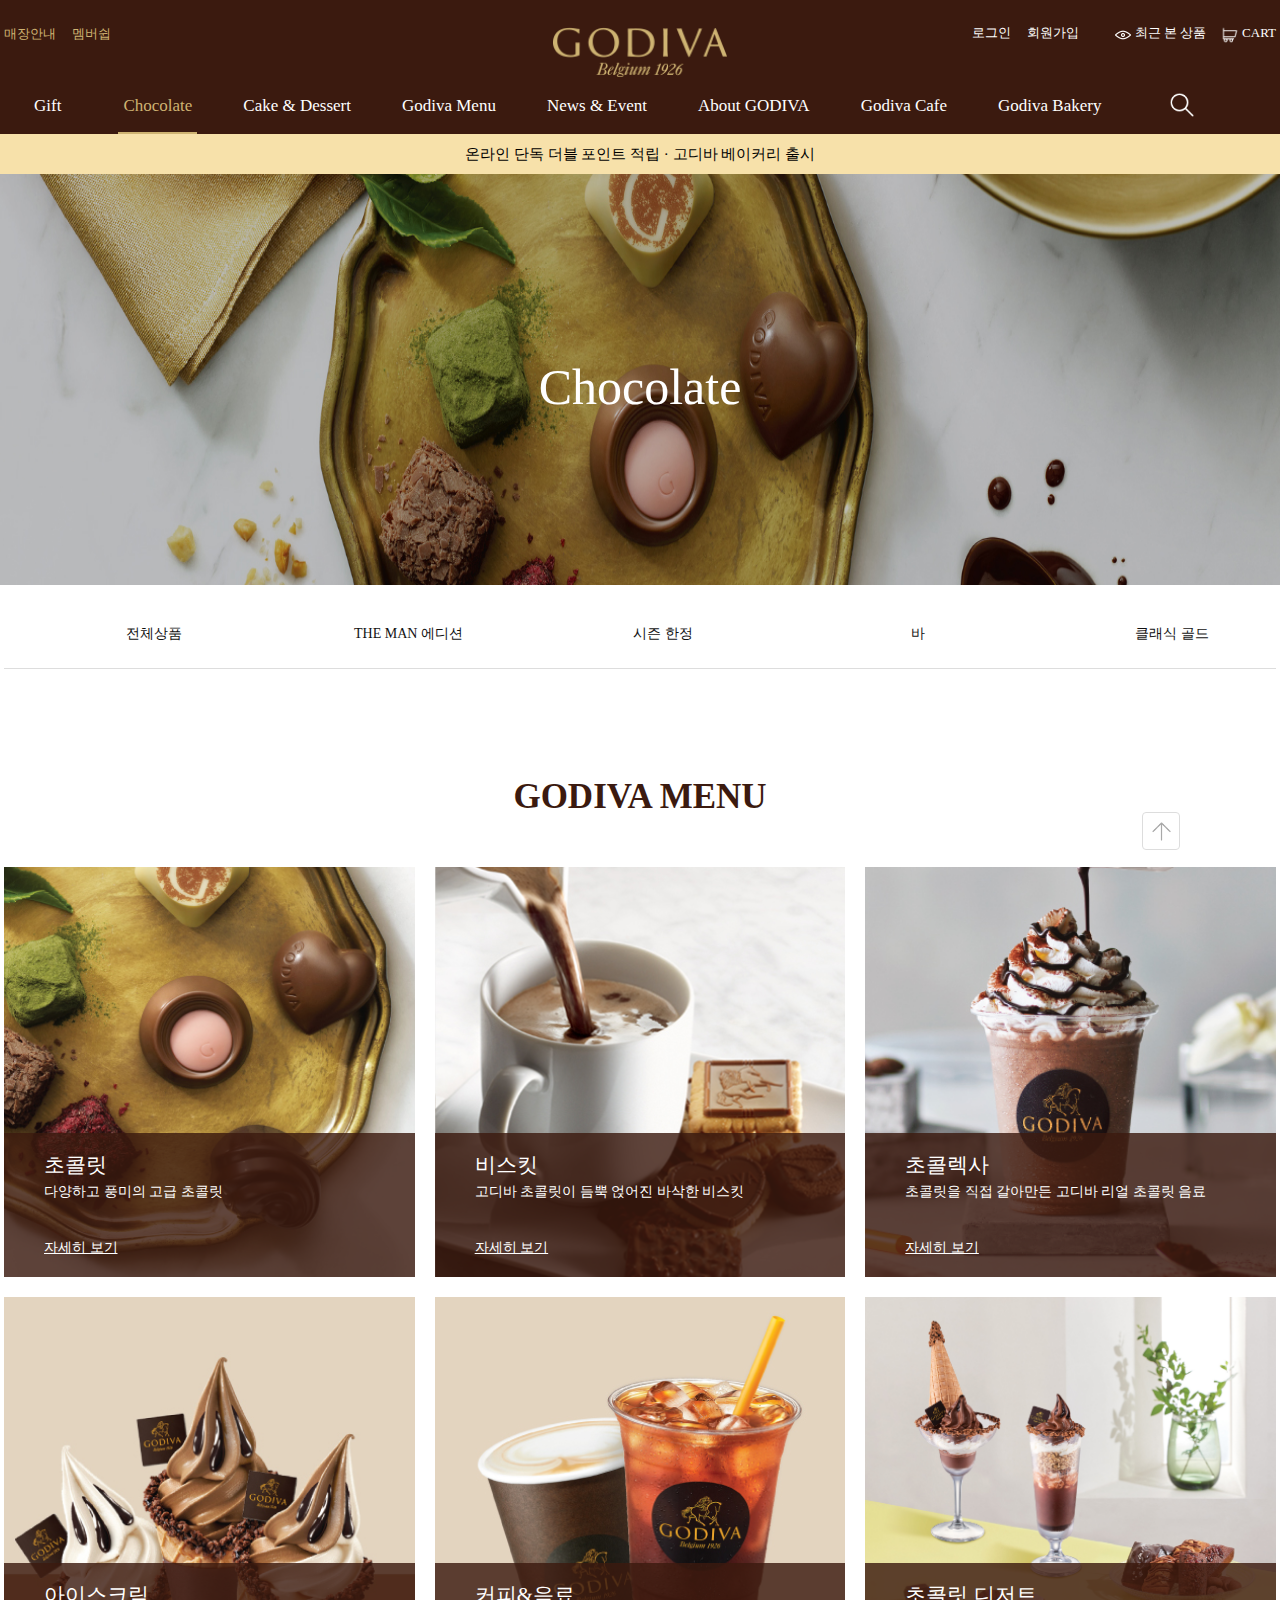
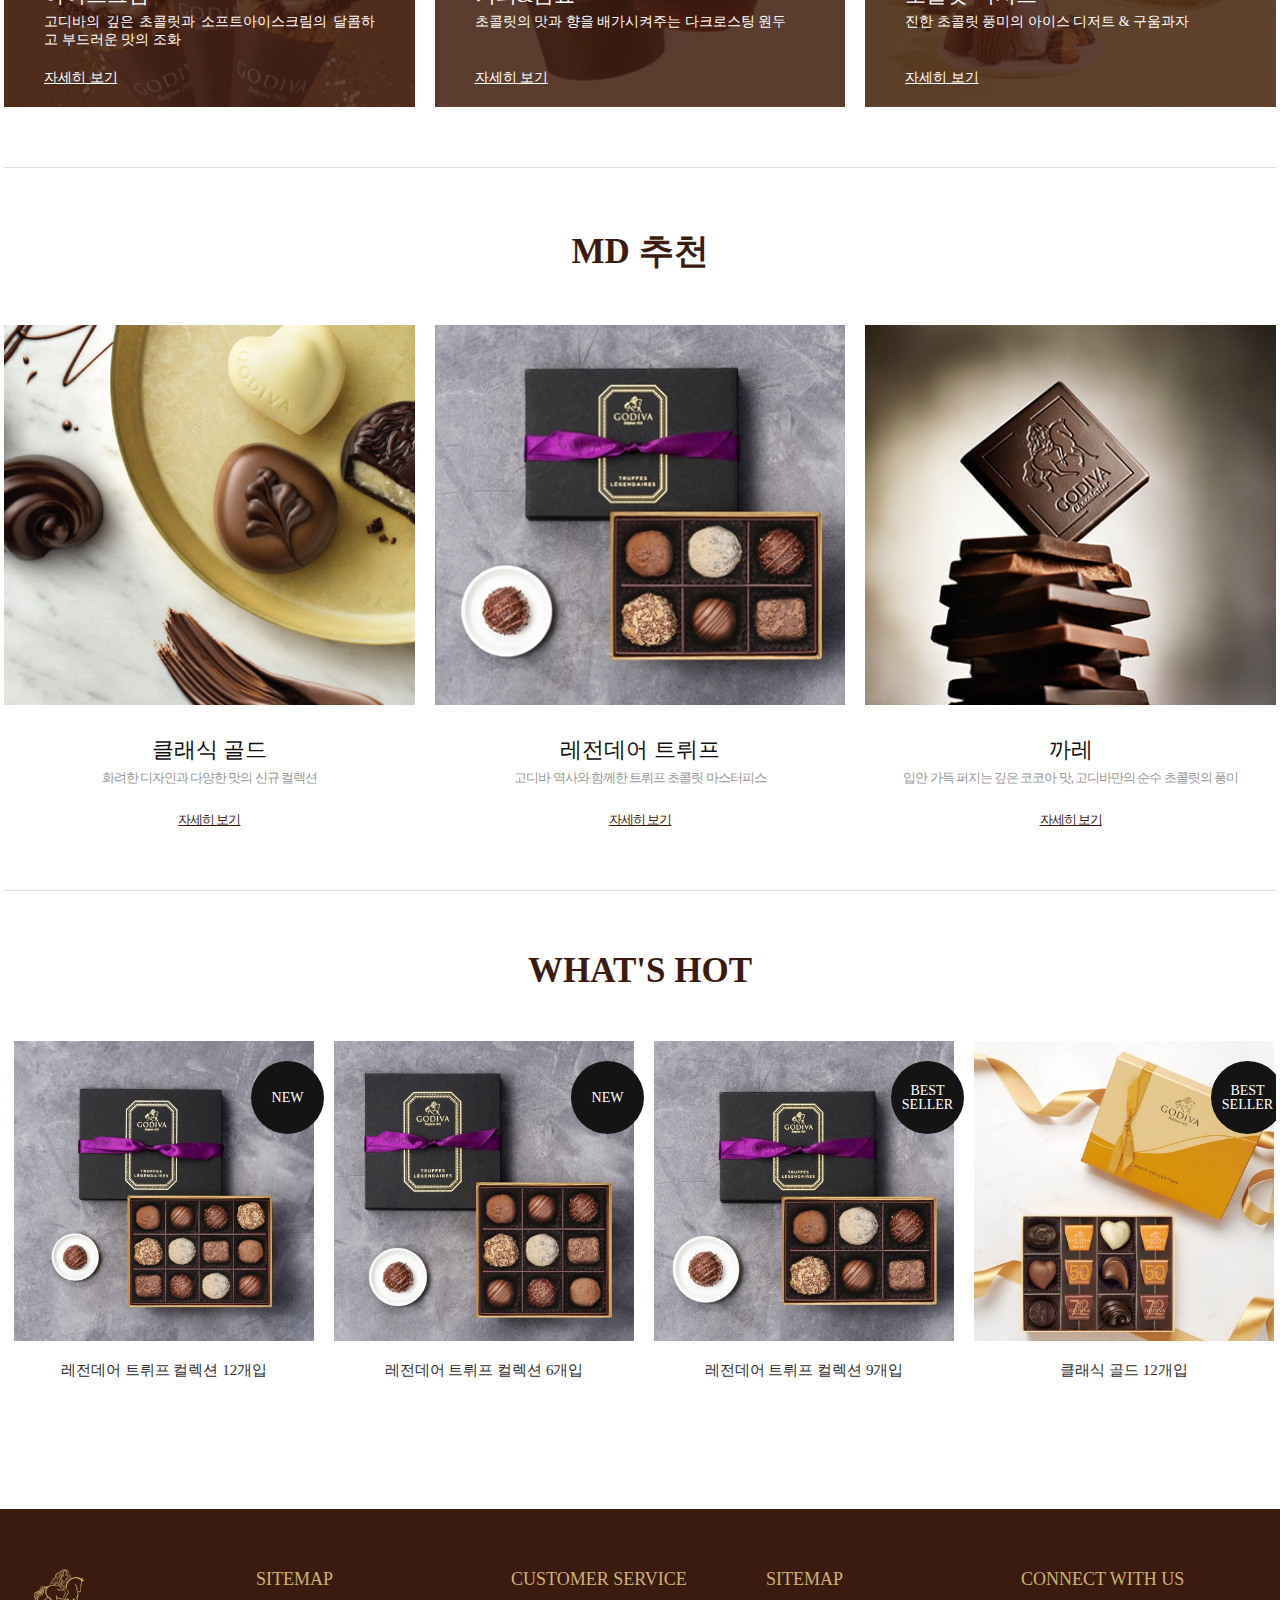
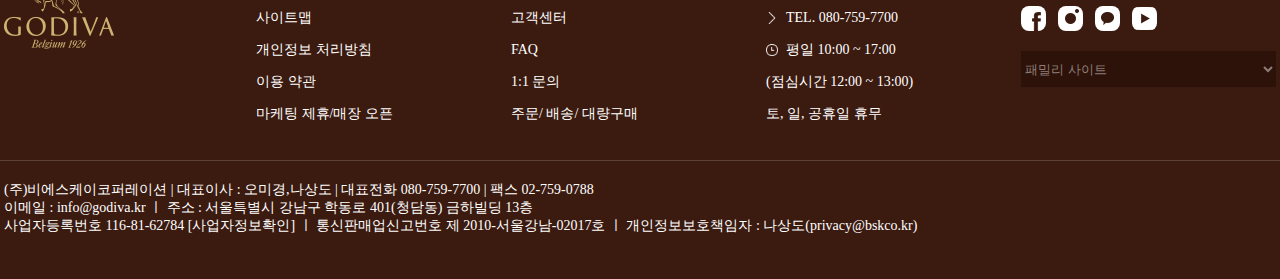
==== sub.html @ d347774d "파일 업로드" ====
<!DOCTYPE html>
<html lang="ko">
  <head>
    <meta charset="UTF-8" />
    <meta name="viewport" content="width=device-width, initial-scale=1.0" />
    <title>Chocolate|고디바</title>
    <link rel="stylesheet" href="reset.css" />
    <link rel="stylesheet" href="sub.css" />
    <style>
      /* chocolate 메뉴 스타일 선택 고정 */
      header nav > ul > li:nth-child(2) > a {
        border-bottom: 2px solid #ceb372;
        padding-top: 2px;
        color: #ceb372;
      }
    </style>
  </head>
  <body>
    <div id="top_btn">
      <a href="#"></a>
    </div>
    <header>
      <div id="header_top" class="container">
        <ul id="header_top_left">
          <li><a href="#">매장안내</a></li>
          <li><a href="#">멤버쉽</a></li>
        </ul>
        <h1 class="logo"><a href="index.html">고디바 GODIVA</a></h1>
        <div id="header_top_right">
          <ul id="login_menu">
            <li><a href="#">로그인</a></li>
            <li><a href="#">회원가입</a></li>
          </ul>
          <ul id="cart_menu">
            <li><a href="#">최근 본 상품</a></li>
            <li><a href="#">CART</a></li>
          </ul>
        </div>
      </div>
      <nav class="container">
        <ul>
          <li>
            <a href="sub.html">Gift</a>
            <div class="sub_menu">
              <ul>
                <li><a href="sub.html">베스트 셀러</a></li>
                <li><a href="sub.html">1~2만원 대 선물</a></li>
                <li><a href="sub.html">3~4만원 대 선물</a></li>
                <li><a href="sub.html">5만원 이상</a></li>
              </ul>
            </div>
          </li>
          <li>
            <a href="sub.html">Chocolate</a>
            <div class="sub_menu">
              <ul>
                <li><a href="sub.html">전체 상품</a></li>
                <li><a href="sub.html">시즌 한정</a></li>
                <li><a href="sub.html">바</a></li>
                <li><a href="sub.html">클래식 골드</a></li>
                <li><a href="sub.html">레전데어 트뤼프</a></li>
                <li><a href="sub.html">펄</a></li>
                <li><a href="sub.html">골드 디스커버리</a></li>
                <li><a href="sub.html">까레 어쏘트먼트</a></li>
                <li><a href="sub.html">프레첼</a></li>
                <li><a href="sub.html">하트 오브 골드</a></li>
                <li><a href="sub.html">지큐브</a></li>
                <li><a href="sub.html">비스킷</a></li>
                <li><a href="sub.html">그랑 플라스</a></li>
              </ul>
            </div>
          </li>
          <li>
            <a href="sub.html">Cake & Dessert</a>
            <div class="sub_menu">
              <ul>
                <li><a href="sub.html">케이크</a></li>
                <li><a href="sub.html">브라우니 & 마카롱</a></li>
                <li><a href="sub.html">그라운드 커피</a></li>
              </ul>
            </div>
          </li>
          <li>
            <a href="sub.html">Godiva Menu</a>
            <div class="sub_menu">
              <ul>
                <li><a href="sub.html">초콜렉사</a></li>
                <li><a href="sub.html">소프트 아이스크림</a></li>
                <li><a href="sub.html">커피 & 음료</a></li>
                <li><a href="sub.html">디저트</a></li>
              </ul>
            </div>
          </li>
          <li>
            <a href="sub.html">News & Event</a>
            <div class="sub_menu">
              <ul>
                <li><a href="sub.html">공지사항</a></li>
                <li><a href="sub.html">미디어</a></li>
                <li><a href="sub.html">이벤트</a></li>
              </ul>
            </div>
          </li>
          <li>
            <a href="sub.html">About GODIVA</a>
            <div class="sub_menu">
              <ul>
                <li><a href="sub.html">GODIVA 역사</a></li>
                <li><a href="sub.html">GODIVA 기원</a></li>
                <li><a href="sub.html">GODIVA 초콜릿</a></li>
                <li><a href="sub.html">GODIVA 쉐프</a></li>
                <li><a href="sub.html">GODIVA 책임</a></li>
                <li><a href="sub.html">GODIVA 매장</a></li>
                <li><a href="sub.html">멤버쉽 소개</a></li>
              </ul>
            </div>
          </li>
          <li>
            <a href="sub.html">Godiva Cafe</a>
            <div class="sub_menu" id="sub_menu_cafe">
              <ul>
                <li><a href="sub.html">고디바 카페 스토리</a></li>
                <li><a href="sub.html">카페</a></li>
                <li><a href="sub.html">디저트 코스바</a></li>
                <li>
                  <a href="sub.html">
                    <img
                      src="image/sub_menu.jpg"
                      alt="박준우의 초콜릿 익스피리언스 코스"
                    />
                  </a>
                </li>
              </ul>
            </div>
          </li>
          <li>
            <a href="sub.html">Godiva Bakery</a>
            <div class="sub_menu">
              <ul>
                <li><a href="sub.html">GODIVA BAKERY</a></li>
                <li><a href="sub.html">베이커리</a></li>
                <li><a href="sub.html">소프트 아이스크림 빵</a></li>
                <li><a href="sub.html">딥트 프루츠 & 음료</a></li>
              </ul>
            </div>
          </li>
          <li id="search_menu"><a href="sub.html"></a></li>
        </ul>
      </nav>
      <div id="header_bottom">
        <p>
          <a href="#">온라인 단독 더블 포인트 적립</a> ·
          <a href="#">고디바 베이커리 출시</a>
        </p>
      </div>
    </header>
    <main>
      <h2 class="sub_banner">Chocolate</h2>
      <div class="sub_inner_menu container">
        <ul>
          <li><a href="#">전체상품</a></li>
          <li><a href="#">THE MAN 에디션</a></li>
          <li><a href="#">시즌 한정</a></li>
          <li><a href="#">바</a></li>
          <li><a href="#">클래식 골드</a></li>
          <li><a href="#">레전데어 트뤼프</a></li>
          <li><a href="#">펄</a></li>
          <li><a href="#">골드 디스커버리</a></li>
          <li><a href="#">까레 어쏘트먼트</a></li>
          <li><a href="#">프레첼</a></li>
          <li><a href="#">하트 오브 골드</a></li>
          <li><a href="#">지큐브</a></li>
          <li><a href="#">비스킷</a></li>
          <li><a href="#">그랑 플라스</a></li>
        </ul>
      </div>
      <div id="chocolate_wrap" class="container">
        <div id="con1" class="con">
          <h3 class="con_title">GODIVA MENU</h3>
          <div class="con1_wrap">
            <div class="con_img">
              <div class="con1_text">
                <h4>초콜릿</h4>
                <p>다양하고 풍미의 고급 초콜릿</p>
                <p><a href="#">자세히 보기</a></p>
              </div>
            </div>
            <div class="con_img">
              <div class="con1_text">
                <h4>비스킷</h4>
                <p>고디바 초콜릿이 듬뿍 얹어진 바삭한 비스킷</p>
                <p><a href="#">자세히 보기</a></p>
              </div>
            </div>
            <div class="con_img">
              <div class="con1_text">
                <h4>초콜렉사</h4>
                <p>초콜릿을 직접 갈아만든 고디바 리얼 초콜릿 음료</p>
                <p><a href="#">자세히 보기</a></p>
              </div>
            </div>
          </div>
          <div class="con1_wrap">
            <div class="con_img">
              <div class="con1_text">
                <h4>아이스크림</h4>
                <p>
                  고디바의 깊은 초콜릿과 소프트아이스크림의 달콤하고 부드러운
                  맛의 조화
                </p>
                <p><a href="#">자세히 보기</a></p>
              </div>
            </div>
            <div class="con_img">
              <div class="con1_text">
                <h4>커피&음료</h4>
                <p>초콜릿의 맛과 향을 배가시켜주는 다크로스팅 원두</p>
                <p><a href="#">자세히 보기</a></p>
              </div>
            </div>
            <div class="con_img">
              <div class="con1_text">
                <h4>초콜릿 디저트</h4>
                <p>진한 초콜릿 풍미의 아이스 디저트 & 구움과자</p>
                <p><a href="#">자세히 보기</a></p>
              </div>
            </div>
          </div>
        </div>
        <div id="con2" class="con">
          <h3 class="con_title">MD 추천</h3>
          <div id="con2_wrap">
            <div class="con2_box">
              <div class="con_img"></div>
              <h4>클래식 골드</h4>
              <p>화려한 디자인과 다양한 맛의 신규 컬렉션</p>
              <p><a href="#">자세히 보기</a></p>
            </div>
            <div class="con2_box">
              <div class="con_img"></div>
              <h4>레전데어 트뤼프</h4>
              <p>고디바 역사와 함께한 트뤼프 초콜릿 마스터피스</p>
              <p><a href="#">자세히 보기</a></p>
            </div>
            <div class="con2_box">
              <div class="con_img"></div>
              <h4>까레</h4>
              <p>
                입안 가득 퍼지는 깊은 코코아 맛, 고디바만의 순수 초콜릿의 풍미
              </p>
              <p><a href="#">자세히 보기</a></p>
            </div>
          </div>
        </div>
        <div id="con3" class="con">
          <h3 class="con_title">WHAT'S HOT</h3>
          <div id="con3_wrap">
            <div id="con3_lsit">
              <!-- soldout limited label 스타일 적용-->
              <div class="con3_box">
                <div class="con3_img"><a href="#"></a></div>
                <p>
                  <a href="#">레전데어 트뤼프 컬렉션 12개입</a>
                </p>
                <div class="con3_btn">
                  <span><a href="#"></a></span>
                  <span><a href="#"></a></span>
                </div>
                <span class="item_label">NEW</span>
              </div>
              <div class="con3_box">
                <div class="con3_img"><a href="#"></a></div>
                <p>
                  <a href="#">레전데어 트뤼프 컬렉션 6개입</a>
                </p>
                <div class="con3_btn">
                  <span><a href="#"></a></span>
                  <span><a href="#"></a></span>
                </div>
                <span class="item_label">NEW</span>
              </div>
              <div class="con3_box">
                <div class="con3_img"><a href="#"></a></div>
                <p>
                  <a href="#">레전데어 트뤼프 컬렉션 9개입</a>
                </p>
                <div class="con3_btn">
                  <span><a href="#"></a></span>
                  <span><a href="#"></a></span>
                </div>
                <span class="item_label">BEST<br />SELLER</span>
              </div>
              <div class="con3_box">
                <div class="con3_img"><a href="#"></a></div>
                <p>
                  <a href="#">클래식 골드 12개입</a>
                </p>
                <div class="con3_btn">
                  <span><a href="#"></a></span>
                  <span><a href="#"></a></span>
                </div>
                <span class="item_label">BEST<br />SELLER</span>
              </div>
              <div class="con3_box">
                <div class="con3_img"><a href="#"></a></div>
                <p>
                  <a href="#">지큐브 밀크 다크 헤이즐넛 13개입</a>
                </p>
                <div class="con3_btn">
                  <span><a href="#"></a></span>
                  <span><a href="#"></a></span>
                </div>
                <span class="item_label">BEST<br />SELLER</span>
              </div>
              <div class="con3_box">
                <div class="con3_img"><a href="#"></a></div>
                <p>
                  <a href="#">까레 어쏘트먼트 50% 16개입</a>
                </p>
                <div class="con3_btn">
                  <span><a href="#"></a></span>
                  <span><a href="#"></a></span>
                </div>
                <span class="item_label">BEST<br />SELLER</span>
              </div>
              <div class="con3_box">
                <div class="con3_img"><a href="#"></a></div>
                <p>
                  <a href="#">밀크 포콜릿 프레첼(프레즐)</a>
                </p>
                <div class="con3_btn">
                  <span><a href="#"></a></span>
                  <span><a href="#"></a></span>
                </div>
                <span class="item_label">BEST<br />SELLER</span>
              </div>
              <div class="con3_box">
                <div class="con3_img"><a href="#"></a></div>
                <p>
                  <a href="#">프레스티지 비스킷 레이디 밀크 12개입</a>
                </p>
                <div class="con3_btn">
                  <span><a href="#"></a></span>
                  <span><a href="#"></a></span>
                </div>
                <span class="item_label">BEST<br />SELLER</span>
              </div>
              <div class="con3_box">
                <div class="con3_img"><a href="#"></a></div>
                <p>
                  <span class="soldout_label item_title_label">일시품절</span>
                  <span class="limited_label item_title_label">한정재고</span>
                  <a href="#">그랑플라스 30개입</a>
                </p>
                <div class="con3_btn">
                  <span><a href="#"></a></span>
                  <span><a href="#"></a></span>
                </div>
                <span class="item_label">NEW</span>
              </div>
              <div class="con3_box">
                <div class="con3_img"><a href="#"></a></div>
                <p>
                  <span class="soldout_label item_title_label">일시품절</span>
                  <a href="#">하트오브골드 20개입</a>
                </p>
                <div class="con3_btn">
                  <span><a href="#"></a></span>
                  <span><a href="#"></a></span>
                </div>
                <span class="item_label">BEST<br />SELLER</span>
              </div>
            </div>
          </div>
        </div>
      </div>
    </main>
    <footer>
      <div id="footer_top" class="container">
        <h1 class="footer_logo">고디바 GODIVA</h1>
        <ul>
          <li>
            SITEMAP
            <ul class="footer_sub">
              <li><a href="#">사이트맵</a></li>
              <li><a href="#">개인정보 처리방침</a></li>
              <li><a href="#">이용 약관</a></li>
              <li><a href="#">마케팅 제휴/매장 오픈</a></li>
            </ul>
          </li>
          <li>
            CUSTOMER SERVICE
            <ul class="footer_sub">
              <li><a href="#">고객센터</a></li>
              <li><a href="#">FAQ</a></li>
              <li><a href="#">1:1 문의</a></li>
              <li><a href="#">주문/ 배송/ 대량구매</a></li>
            </ul>
          </li>
          <li>
            SITEMAP
            <ul class="footer_sub footer_time">
              <li><span></span>TEL. 080-759-7700</li>
              <li><span></span>평일 10:00 ~ 17:00</li>
              <li>(점심시간 12:00 ~ 13:00)</li>
              <li>토, 일, 공휴일 휴무</li>
            </ul>
          </li>
          <li>
            CONNECT WITH US
            <ul id="footer_sns">
              <li><a href="#">페이스북</a></li>
              <li><a href="#">인스타그램</a></li>
              <li><a href="#">카카오톡</a></li>
              <li><a href="#">유튜브</a></li>
            </ul>
            <select name="family" id="footer_family">
              <option value="option1">패밀리 사이트</option>
              <option value="option2">더바디샵</option>
              <option value="option3">홀랜드앤바렛</option>
              <option value="option4">위타드 오브 첼시</option>
              <option value="option5">피에르 마르콜리니</option>
            </select>
          </li>
        </ul>
      </div>
      <span id="footer_line"></span>
      <div id="footer_bottom" class="container">
        <ul>
          <li>
            (주)비에스케이코퍼레이션 | 대표이사 : 오미경,나상도 | 대표전화
            080-759-7700 | 팩스 02-759-0788
          </li>
          <li>
            이메일 : info@godiva.kr ㅣ 주소 : 서울특별시 강남구 학동로
            401(청담동) 금하빌딩 13층
          </li>
          <li>
            사업자등록번호 116-81-62784 [사업자정보확인] ㅣ 통신판매업신고번호
            제 2010-서울강남-02017호 ㅣ 개인정보보호책임자 :
            나상도(privacy@bskco.kr)
          </li>
        </ul>
      </div>
    </footer>
  </body>
</html>
---- sub.css ----
/* main 스타일 시작 */
main {
  margin-top: 174px;
}

/* main> .sub_banner 콘텐츠 제목 (header 메인메뉴)*/
main > .sub_banner {
  width: 100%;
  height: 425px;
  display: flex;
  align-items: center;
  justify-content: center;
  font-size: 50px;
  font-weight: 400;
  color: #fff;
  background-image: url(image/sub/main.jpg);
  background-repeat: no-repeat;
  background-size: 110% 50%;
  background-position: 0 30%;
  background-attachment: fixed;
}

/* main> .sub_inner_menu 콘텐츠 소메뉴 (header 서브메뉴)*/
main > .sub_inner_menu {
  width: 1272.5px;
  height: 70px;
  border-bottom: 1px solid #ddd;
  box-sizing: border-box;
  padding: 0 23px;
  overflow: hidden;
}
main > .sub_inner_menu ul {
  width: 3563px;
  display: flex;
  animation: menuMove 20s infinite;
}
/* 메뉴 슬라이더 구현 */
@keyframes menuMove {
  0% {
    transform: translateX(0);
  }
  25% {
    transform: translateX(-763.5px);
  }
  50% {
    transform: translateX(-1527px);
  }
  75% {
    transform: translateX(-2290.5px);
  }
  100% {
    transform: translateX(0px);
  }
}
main > .sub_inner_menu ul > li {
  width: 254.5px;
  height: 70px;
}
main > .sub_inner_menu ul > li > a {
  width: 100%;
  height: 100%;
  display: flex;
  align-items: center;
  justify-content: center;
  font-size: 14px;
  font-weight: 500;
  color: #111;
}

/* main > #chocolate_wrap 콘텐츠 영역 시작*/

/*콘텐츠 영역 공통 스타일 적용 */
.con_title {
  font-size: 35px;
  font-weight: 800;
  color: #3b1a0f;
  text-align: center;
  margin-bottom: 50px;
}
.con {
  padding: 60px 0;
  border-bottom: 1px solid #ddd;
}
.con:last-of-type {
  border: none;
}
main > #chocolate_wrap {
  padding: 48px 0;
}

/* con1 스타일 시작 */

#con1 > .con1_wrap {
  display: flex;
  column-gap: 20px;
}
#con1 > .con1_wrap > .con_img {
  width: 100%;
  height: 410px;
  display: flex;
  align-items: end;
  background-size: cover;
  background-position: 50% 50%;
  cursor: pointer;
}
#con1 > .con1_wrap:first-of-type {
  margin-bottom: 20px;
}

/* 각 아이템에 이미지(배경) 넣기 */

#con1 > .con1_wrap:first-of-type > .con_img:first-child {
  background-image: url(image/sub/1.jpg);
}
#con1 > .con1_wrap:first-of-type > .con_img:nth-child(2) {
  background-image: url(image/sub/2.jpg);
}
#con1 > .con1_wrap:first-of-type > .con_img:last-child {
  background-image: url(image/sub/3.jpg);
}
#con1 > .con1_wrap:last-of-type > .con_img:first-child {
  background-image: url(image/sub/4.jpg);
}
#con1 > .con1_wrap:last-of-type > .con_img:nth-child(2) {
  background-image: url(image/sub/5.jpg);
}
#con1 > .con1_wrap:last-of-type > .con_img:last-child {
  background-image: url(image/sub/6.jpg);
}
/* hover 효과 */
#con1 > .con1_wrap > .con_img:hover {
  background-size: 110%;
}

#con1 > .con1_wrap > .con_img > .con1_text {
  width: 100%;
  height: 144px;
  padding: 18px 40px 15px;
  box-sizing: border-box;
  background-color: #3b1a0fcf;
  color: #fff;
  position: relative; /* 자세히 보기의 기준점 */
}

#con1 > .con1_wrap > .con_img > .con1_text > h4 {
  font-size: 21px;
  font-weight: 500;
}

#con1 > .con1_wrap > .con_img > .con1_text > p {
  font-size: 14px;
  text-align: justify;
  margin-top: 4px;
}
#con1 > .con1_wrap > .con_img > .con1_text > p > a {
  display: block;
  position: absolute;
  bottom: 20px;
  text-decoration: underline;
}

/* con2 스타일 시작 */

#con2 > #con2_wrap {
  display: flex;
  column-gap: 20px;
}
#con2 > #con2_wrap > .con2_box {
  width: 100%;
  height: 505px;
  text-align: center;
}

#con2 > #con2_wrap > .con2_box > .con_img {
  width: 100%;
  height: 380px;
  background-size: cover;
  background-position: 50% 50%;
  cursor: pointer;
}

#con2 > #con2_wrap > .con2_box:first-child > .con_img {
  background-image: url(image/sub/2-1.jpg);
}
#con2 > #con2_wrap > .con2_box:nth-child(2) > .con_img {
  background-image: url(image/sub/2-2.jpg);
}
#con2 > #con2_wrap > .con2_box:last-child > .con_img {
  background-image: url(image/sub/2-3.jpg);
}
/* hover 효과 */
#con2 > #con2_wrap > .con2_box > .con_img:hover {
  background-size: 110%;
}
#con2 > #con2_wrap > .con2_box > h4 {
  font-size: 22px;
  font-weight: 500;
  color: #111;
  margin-top: 30px;
}
#con2 > #con2_wrap > .con2_box > p {
  font-size: 13px;
  letter-spacing: -1px;
  color: #969696;
  margin-top: 4px;
}
#con2 > #con2_wrap > .con2_box > p > a {
  display: block;
  margin-top: 24px;
  font-weight: 500;
  text-decoration: underline;
  color: #3b1a0f;
}

/* con3 스타일 시작 */

#con3 > #con3_wrap {
  width: 100%;
  height: 360px;
  overflow: hidden;
}
#con3 > #con3_wrap > #con3_lsit {
  width: 1728px;
  padding: 0 10px;
  box-sizing: border-box;
  display: flex;
  column-gap: 20px;
  animation: con3Slider 10s infinite;
}
@keyframes con3Slider {
  0% {
    transform: translateX(0%);
  }
  25% {
    transform: translateX(-640px);
  }
  50% {
    transform: translateX(-1280px);
  }
  75% {
    transform: translateX(-1920px);
  }
  100% {
    transform: translateX(0%);
  }
}
#con3 > #con3_wrap > #con3_lsit > .con3_box {
  width: 300px;
  display: flex;
  align-items: center;
  justify-content: center;
  flex-wrap: wrap;
  position: relative;
  cursor: pointer;
}
#con3 > #con3_wrap > #con3_lsit > .con3_box > .con3_img {
  width: 300px;
  height: 300px;
  position: relative; /* hover 버튼 기준 */
}

#con3 > #con3_wrap > #con3_lsit > .con3_box > .con3_img > a {
  width: 100%;
  height: 100%;
  display: flex;
  background-size: cover;
  background-repeat: no-repeat;
}
#con3 > #con3_wrap > #con3_lsit > .con3_box:nth-child(1) > .con3_img > a {
  background-image: url(image/sub/3-1-1.jpg);
}
#con3 > #con3_wrap > #con3_lsit > .con3_box:nth-child(2) > .con3_img > a {
  background-image: url(image/sub/3-2-1.jpg);
}
#con3 > #con3_wrap > #con3_lsit > .con3_box:nth-child(3) > .con3_img > a {
  background-image: url(image/sub/3-3-1.jpg);
}
#con3 > #con3_wrap > #con3_lsit > .con3_box:nth-child(4) > .con3_img > a {
  background-image: url(image/sub/3-4-1.jpg);
}
#con3 > #con3_wrap > #con3_lsit > .con3_box:nth-child(5) > .con3_img > a {
  background-image: url(image/sub/3-5-1.jpg);
}
#con3 > #con3_wrap > #con3_lsit > .con3_box:nth-child(6) > .con3_img > a {
  background-image: url(image/sub/3-6-1.jpg);
}
#con3 > #con3_wrap > #con3_lsit > .con3_box:nth-child(7) > .con3_img > a {
  background-image: url(image/sub/3-7-1.jpg);
}
#con3 > #con3_wrap > #con3_lsit > .con3_box:nth-child(8) > .con3_img > a {
  background-image: url(image/sub/3-8-1.jpg);
}
#con3 > #con3_wrap > #con3_lsit > .con3_box:nth-child(9) > .con3_img > a {
  background-image: url(image/sub/3-9-1.jpg);
}
#con3 > #con3_wrap > #con3_lsit > .con3_box:nth-child(10) > .con3_img > a {
  background-image: url(image/sub/3-10-1.jpg);
}

/* 호버 시 hover*/

#con3 > #con3_wrap > #con3_lsit > .con3_box:nth-child(1) > .con3_img > a:hover {
  background-image: url(image/sub/3-1-2.jpg);
}
#con3 > #con3_wrap > #con3_lsit > .con3_box:nth-child(2) > .con3_img > a:hover {
  background-image: url(image/sub/3-2-2.jpg);
}
#con3 > #con3_wrap > #con3_lsit > .con3_box:nth-child(3) > .con3_img > a:hover {
  background-image: url(image/sub/3-3-2.jpg);
}
#con3 > #con3_wrap > #con3_lsit > .con3_box:nth-child(4) > .con3_img > a:hover {
  background-image: url(image/sub/3-4-2.jpg);
}
#con3 > #con3_wrap > #con3_lsit > .con3_box:nth-child(6) > .con3_img > a:hover {
  background-image: url(image/sub/3-6-2.jpg);
}
#con3 > #con3_wrap > #con3_lsit > .con3_box:nth-child(7) > .con3_img > a:hover {
  background-image: url(image/sub/3-7-2.jpg);
}
#con3 > #con3_wrap > #con3_lsit > .con3_box:nth-child(8) > .con3_img > a:hover {
  background-image: url(image/sub/3-8-2.jpg);
}
#con3 > #con3_wrap > #con3_lsit > .con3_box:nth-child(9) > .con3_img > a:hover {
  background-image: url(image/sub/3-9-2.jpg);
}

#con3 > #con3_wrap > #con3_lsit > .con3_box > .con3_btn {
  width: 110px;
  height: 48px;
  position: absolute;
  bottom: 70px;
  z-index: 10;
  display: none;
}
#con3 > #con3_wrap > #con3_lsit > .con3_box > .con3_btn > span:first-child {
  float: left;
}
#con3 > #con3_wrap > #con3_lsit > .con3_box > .con3_btn > span:last-child {
  float: right;
}
#con3 > #con3_wrap > #con3_lsit > .con3_box > .con3_btn > span > a {
  display: block;
  width: 48px;
  height: 48px;
  background-repeat: no-repeat;
  background-size: cover;
}
#con3 > #con3_wrap > #con3_lsit > .con3_box > .con3_btn > span:first-child > a {
  background-image: url(image/icon-list-bag.png);
}
#con3 > #con3_wrap > #con3_lsit > .con3_box > .con3_btn > span:last-child > a {
  background-image: url(image/icon-list-wish.png);
}

/* 아이템 hover시 보이게 */
#con3 > #con3_wrap > #con3_lsit > .con3_box > .con3_img:hover ~ .con3_btn {
  display: block;
}

/* BEST SELLER 딱지 */

#con3 > #con3_wrap > #con3_lsit > .con3_box {
  position: relative;
}
#con3 > #con3_wrap > #con3_lsit > .con3_box > .item_label {
  display: flex;
  width: 73px;
  height: 73px;
  align-items: center;
  justify-content: center;
  background-color: #141414;
  border-radius: 50%;
  text-align: center;
  font-size: 14px;
  line-height: 14px;
  font-weight: 400;
  color: #fff;
  position: absolute;
  top: 20px;
  right: -10px;
  z-index: 5;
}

#con3 > #con3_wrap > #con3_lsit > .con3_box > p {
  margin-top: 20px;
  font-size: 15px;
  color: #2d2d2d;
}

/* con3 아이템 라벨 */

.con3_box .item_title_label {
  font-size: 12px;
  font-weight: bold;
  padding: 2px 4px;
}
.soldout_label {
  background-color: #111;
  color: #fff;
}
.limited_label {
  background-color: #fff;
  border: 1px solid #111;
  color: #111;
}
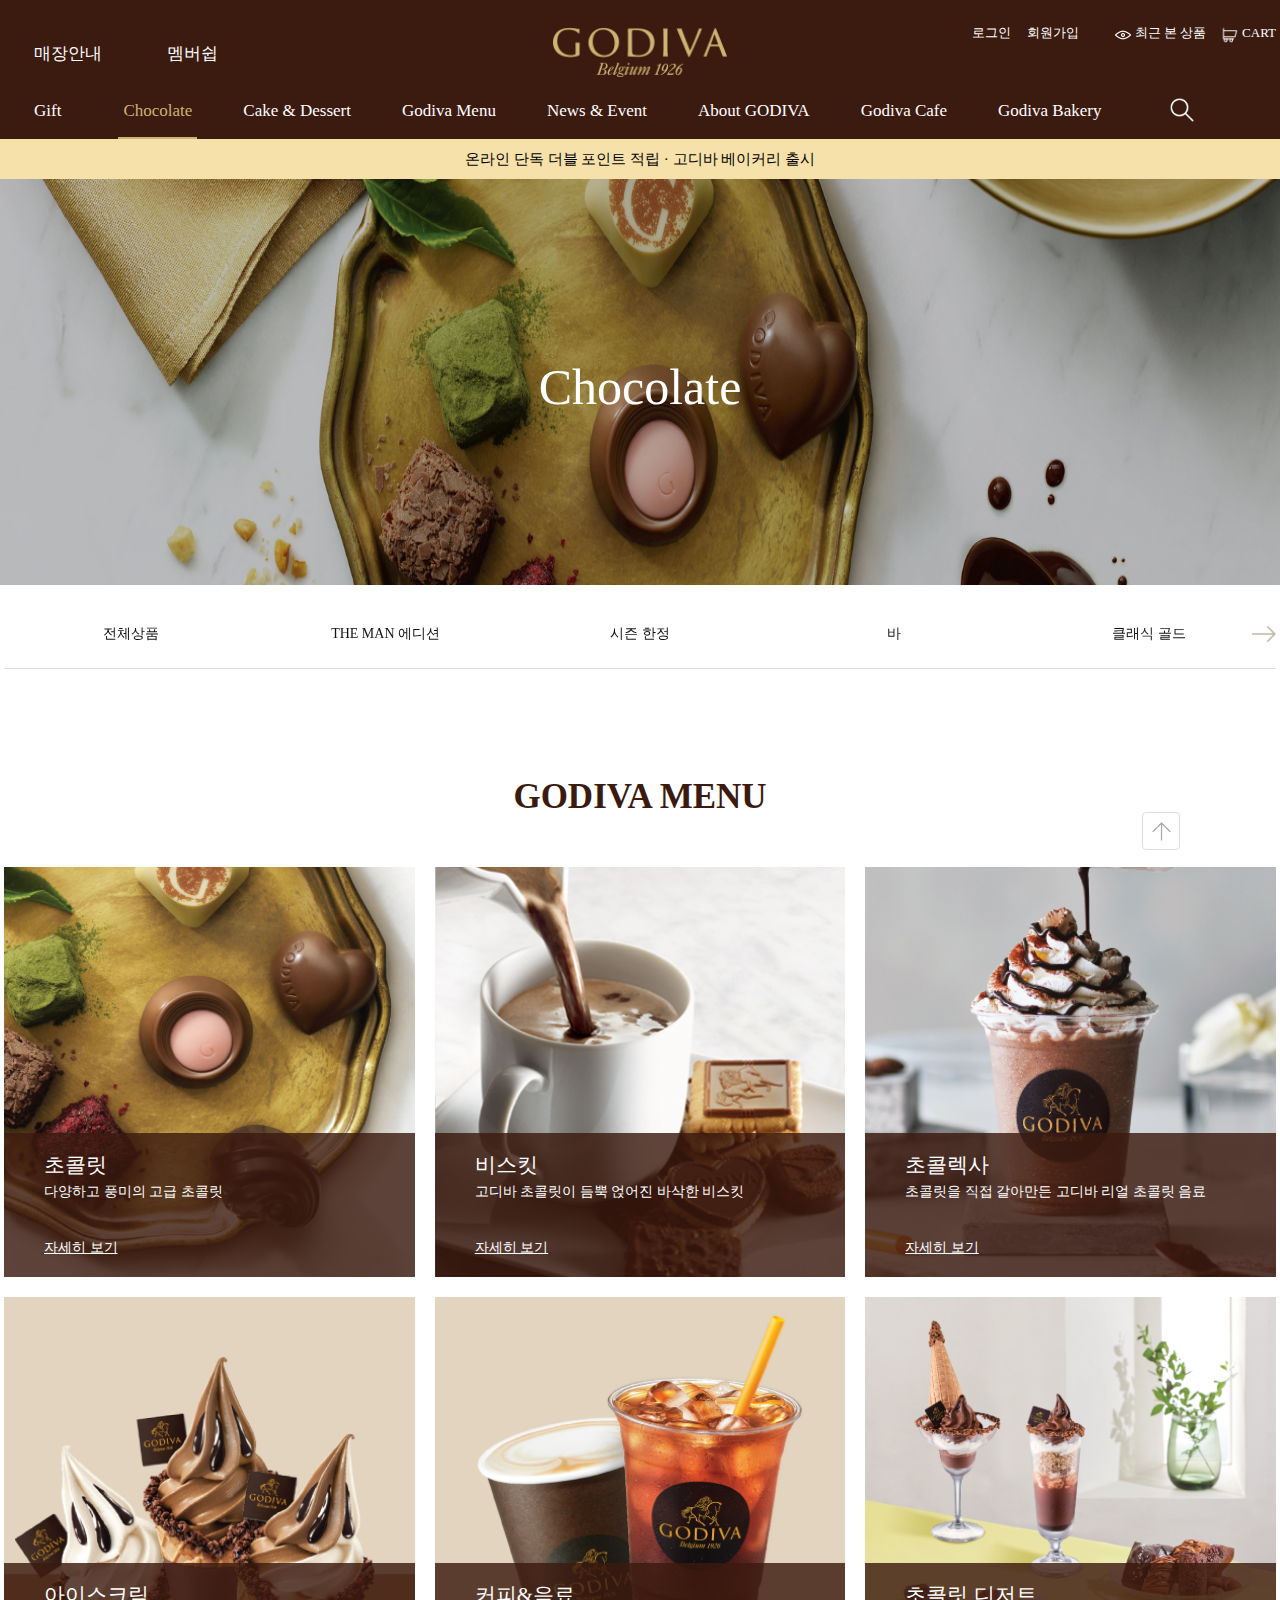
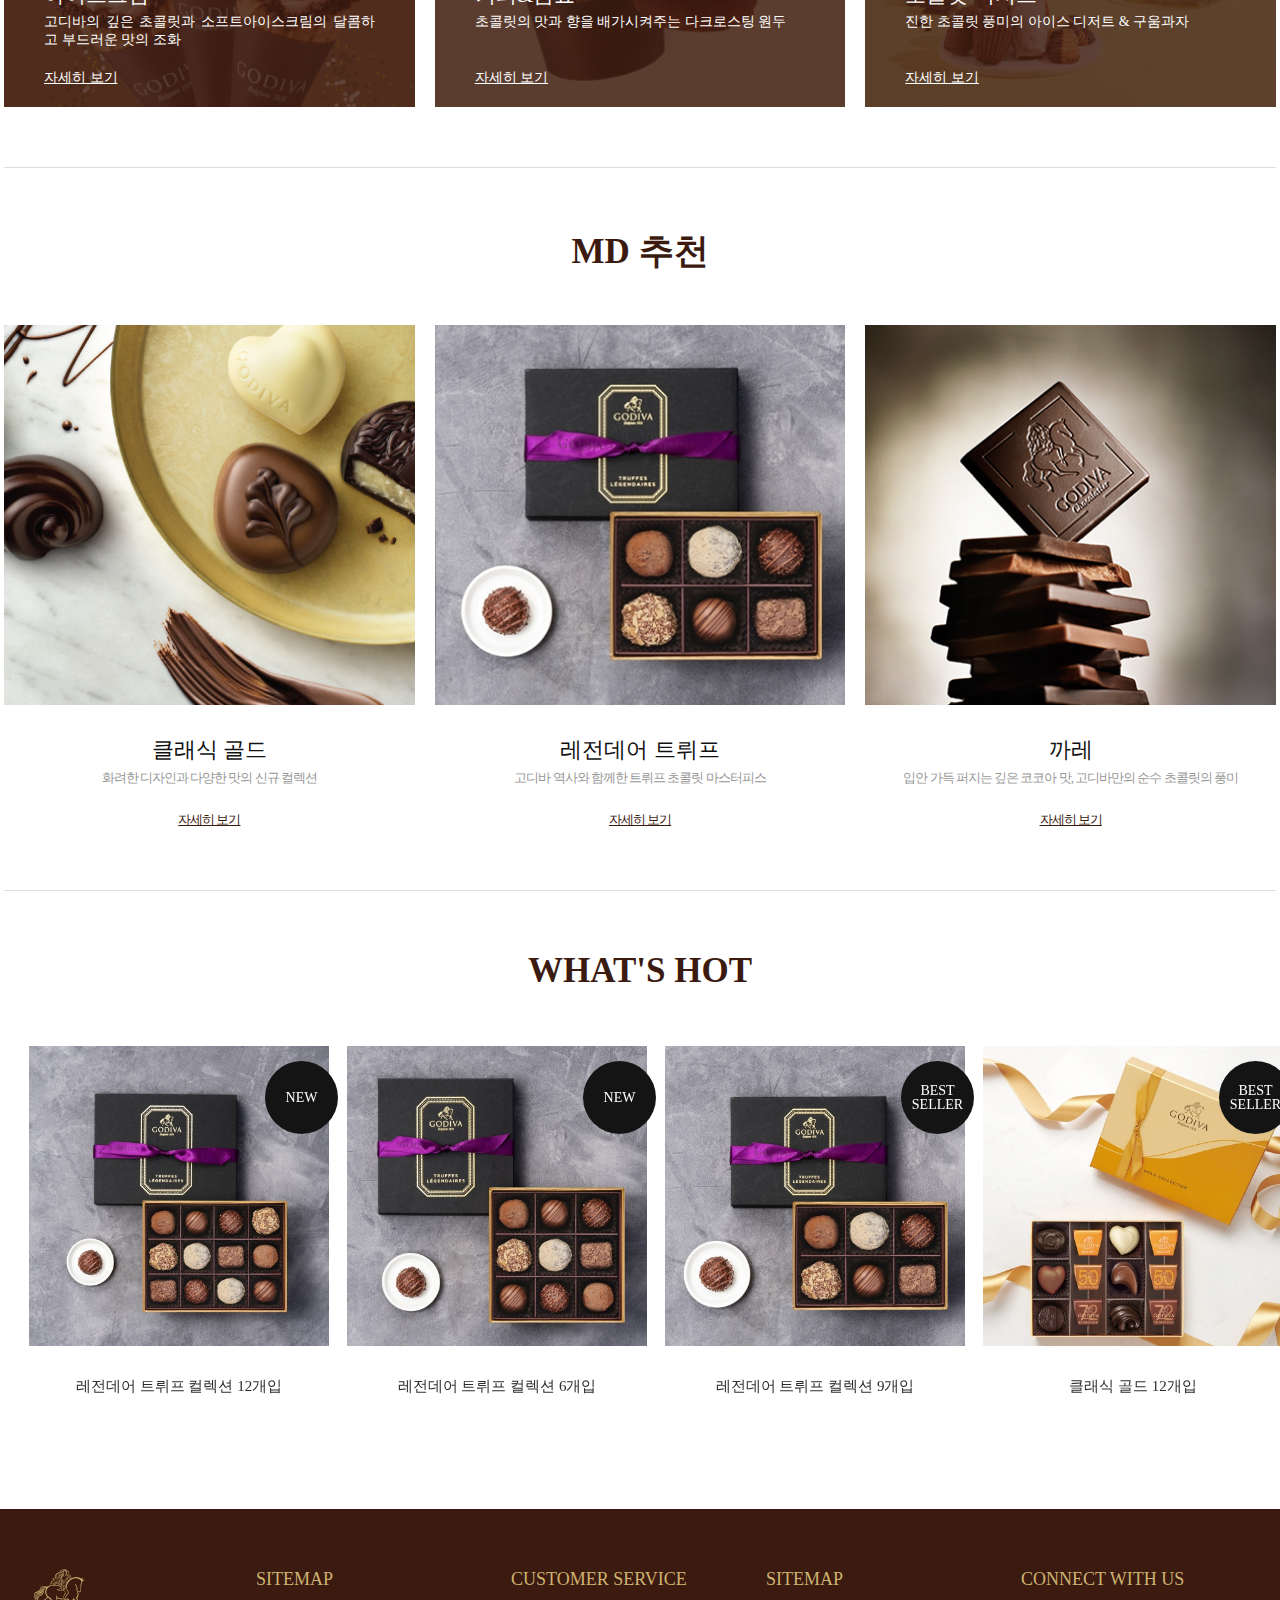
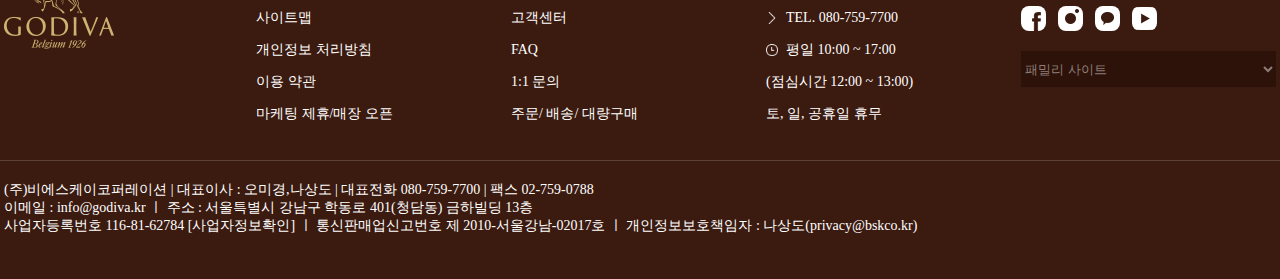
==== commit cca8839c: "swiper 플러그인 연결, 파비콘 추가" ====
--- a/sub.html
+++ b/sub.html
@@ -1,263 +1,274 @@
 <!DOCTYPE html>
 <html lang="ko">
-  <head>
-    <meta charset="UTF-8" />
-    <meta name="viewport" content="width=device-width, initial-scale=1.0" />
-    <title>Chocolate|고디바</title>
-    <link rel="stylesheet" href="reset.css" />
-    <link rel="stylesheet" href="sub.css" />
-    <style>
-      /* chocolate 메뉴 스타일 선택 고정 */
-      header nav > ul > li:nth-child(2) > a {
-        border-bottom: 2px solid #ceb372;
-        padding-top: 2px;
-        color: #ceb372;
-      }
-    </style>
-  </head>
-  <body>
-    <div id="top_btn">
-      <a href="#"></a>
-    </div>
-    <header>
-      <div id="header_top" class="container">
-        <ul id="header_top_left">
-          <li><a href="#">매장안내</a></li>
-          <li><a href="#">멤버쉽</a></li>
+
+<head>
+  <meta charset="UTF-8" />
+  <meta name="viewport" content="width=device-width, initial-scale=1.0" />
+  <title>Chocolate | 고디바</title>
+  <link rel="icon" href="image/godiva.ico" type="image/x-icon">
+  <link rel="stylesheet" href="reset.css" />
+  <link rel="stylesheet" href="sub.css" />
+
+  <link rel="stylesheet" href="https://cdn.jsdelivr.net/npm/swiper@11/swiper-bundle.min.css" />
+  <script src="https://cdn.jsdelivr.net/npm/swiper@11/swiper-bundle.min.js"></script>
+  <script src="sub.js" defer></script>
+
+  <style>
+    /* chocolate 메뉴 스타일 선택 고정 */
+    header #category>ul>li:nth-child(2)>a {
+      border-bottom: 2px solid #ceb372;
+      padding-top: 2px;
+      color: #ceb372;
+    }
+  </style>
+</head>
+
+<body>
+  <div id="top_btn">
+    <a href="#"></a>
+  </div>
+  <header>
+    <nav id="header_top" class="container" aria-label="유틸리티 메뉴">
+      <ul id="header_top_left">
+        <li><a href="#">매장안내</a></li>
+        <li><a href="#">멤버쉽</a></li>
+      </ul>
+      <h1 class="logo"><a href="index.html">고디바 GODIVA</a></h1>
+      <div id="header_top_right">
+        <ul id="login_menu">
+          <li><a href="#">로그인</a></li>
+          <li><a href="#">회원가입</a></li>
         </ul>
-        <h1 class="logo"><a href="index.html">고디바 GODIVA</a></h1>
-        <div id="header_top_right">
-          <ul id="login_menu">
-            <li><a href="#">로그인</a></li>
-            <li><a href="#">회원가입</a></li>
-          </ul>
-          <ul id="cart_menu">
-            <li><a href="#">최근 본 상품</a></li>
-            <li><a href="#">CART</a></li>
-          </ul>
-        </div>
-      </div>
-      <nav class="container">
-        <ul>
-          <li>
-            <a href="sub.html">Gift</a>
-            <div class="sub_menu">
-              <ul>
-                <li><a href="sub.html">베스트 셀러</a></li>
-                <li><a href="sub.html">1~2만원 대 선물</a></li>
-                <li><a href="sub.html">3~4만원 대 선물</a></li>
-                <li><a href="sub.html">5만원 이상</a></li>
-              </ul>
-            </div>
-          </li>
-          <li>
-            <a href="sub.html">Chocolate</a>
-            <div class="sub_menu">
-              <ul>
-                <li><a href="sub.html">전체 상품</a></li>
-                <li><a href="sub.html">시즌 한정</a></li>
-                <li><a href="sub.html">바</a></li>
-                <li><a href="sub.html">클래식 골드</a></li>
-                <li><a href="sub.html">레전데어 트뤼프</a></li>
-                <li><a href="sub.html">펄</a></li>
-                <li><a href="sub.html">골드 디스커버리</a></li>
-                <li><a href="sub.html">까레 어쏘트먼트</a></li>
-                <li><a href="sub.html">프레첼</a></li>
-                <li><a href="sub.html">하트 오브 골드</a></li>
-                <li><a href="sub.html">지큐브</a></li>
-                <li><a href="sub.html">비스킷</a></li>
-                <li><a href="sub.html">그랑 플라스</a></li>
-              </ul>
-            </div>
-          </li>
-          <li>
-            <a href="sub.html">Cake & Dessert</a>
-            <div class="sub_menu">
-              <ul>
-                <li><a href="sub.html">케이크</a></li>
-                <li><a href="sub.html">브라우니 & 마카롱</a></li>
-                <li><a href="sub.html">그라운드 커피</a></li>
-              </ul>
-            </div>
-          </li>
-          <li>
-            <a href="sub.html">Godiva Menu</a>
-            <div class="sub_menu">
-              <ul>
-                <li><a href="sub.html">초콜렉사</a></li>
-                <li><a href="sub.html">소프트 아이스크림</a></li>
-                <li><a href="sub.html">커피 & 음료</a></li>
-                <li><a href="sub.html">디저트</a></li>
-              </ul>
-            </div>
-          </li>
-          <li>
-            <a href="sub.html">News & Event</a>
-            <div class="sub_menu">
-              <ul>
-                <li><a href="sub.html">공지사항</a></li>
-                <li><a href="sub.html">미디어</a></li>
-                <li><a href="sub.html">이벤트</a></li>
-              </ul>
-            </div>
-          </li>
-          <li>
-            <a href="sub.html">About GODIVA</a>
-            <div class="sub_menu">
-              <ul>
-                <li><a href="sub.html">GODIVA 역사</a></li>
-                <li><a href="sub.html">GODIVA 기원</a></li>
-                <li><a href="sub.html">GODIVA 초콜릿</a></li>
-                <li><a href="sub.html">GODIVA 쉐프</a></li>
-                <li><a href="sub.html">GODIVA 책임</a></li>
-                <li><a href="sub.html">GODIVA 매장</a></li>
-                <li><a href="sub.html">멤버쉽 소개</a></li>
-              </ul>
-            </div>
-          </li>
-          <li>
-            <a href="sub.html">Godiva Cafe</a>
-            <div class="sub_menu" id="sub_menu_cafe">
-              <ul>
-                <li><a href="sub.html">고디바 카페 스토리</a></li>
-                <li><a href="sub.html">카페</a></li>
-                <li><a href="sub.html">디저트 코스바</a></li>
-                <li>
-                  <a href="sub.html">
-                    <img
-                      src="image/sub_menu.jpg"
-                      alt="박준우의 초콜릿 익스피리언스 코스"
-                    />
-                  </a>
-                </li>
-              </ul>
-            </div>
-          </li>
-          <li>
-            <a href="sub.html">Godiva Bakery</a>
-            <div class="sub_menu">
-              <ul>
-                <li><a href="sub.html">GODIVA BAKERY</a></li>
-                <li><a href="sub.html">베이커리</a></li>
-                <li><a href="sub.html">소프트 아이스크림 빵</a></li>
-                <li><a href="sub.html">딥트 프루츠 & 음료</a></li>
-              </ul>
-            </div>
-          </li>
-          <li id="search_menu"><a href="sub.html"></a></li>
-        </ul>
-      </nav>
-      <div id="header_bottom">
-        <p>
-          <a href="#">온라인 단독 더블 포인트 적립</a> ·
-          <a href="#">고디바 베이커리 출시</a>
-        </p>
-      </div>
-    </header>
-    <main>
-      <h2 class="sub_banner">Chocolate</h2>
-      <div class="sub_inner_menu container">
-        <ul>
-          <li><a href="#">전체상품</a></li>
-          <li><a href="#">THE MAN 에디션</a></li>
-          <li><a href="#">시즌 한정</a></li>
-          <li><a href="#">바</a></li>
-          <li><a href="#">클래식 골드</a></li>
-          <li><a href="#">레전데어 트뤼프</a></li>
-          <li><a href="#">펄</a></li>
-          <li><a href="#">골드 디스커버리</a></li>
-          <li><a href="#">까레 어쏘트먼트</a></li>
-          <li><a href="#">프레첼</a></li>
-          <li><a href="#">하트 오브 골드</a></li>
-          <li><a href="#">지큐브</a></li>
-          <li><a href="#">비스킷</a></li>
-          <li><a href="#">그랑 플라스</a></li>
+        <ul id="cart_menu">
+          <li><a href="#">최근 본 상품</a></li>
+          <li><a href="#">CART</a></li>
         </ul>
       </div>
-      <div id="chocolate_wrap" class="container">
-        <div id="con1" class="con">
-          <h3 class="con_title">GODIVA MENU</h3>
-          <div class="con1_wrap">
-            <div class="con_img">
-              <div class="con1_text">
-                <h4>초콜릿</h4>
-                <p>다양하고 풍미의 고급 초콜릿</p>
-                <p><a href="#">자세히 보기</a></p>
-              </div>
-            </div>
-            <div class="con_img">
-              <div class="con1_text">
-                <h4>비스킷</h4>
-                <p>고디바 초콜릿이 듬뿍 얹어진 바삭한 비스킷</p>
-                <p><a href="#">자세히 보기</a></p>
-              </div>
-            </div>
-            <div class="con_img">
-              <div class="con1_text">
-                <h4>초콜렉사</h4>
-                <p>초콜릿을 직접 갈아만든 고디바 리얼 초콜릿 음료</p>
-                <p><a href="#">자세히 보기</a></p>
-              </div>
-            </div>
-          </div>
-          <div class="con1_wrap">
-            <div class="con_img">
-              <div class="con1_text">
-                <h4>아이스크림</h4>
-                <p>
-                  고디바의 깊은 초콜릿과 소프트아이스크림의 달콤하고 부드러운
-                  맛의 조화
-                </p>
-                <p><a href="#">자세히 보기</a></p>
-              </div>
-            </div>
-            <div class="con_img">
-              <div class="con1_text">
-                <h4>커피&음료</h4>
-                <p>초콜릿의 맛과 향을 배가시켜주는 다크로스팅 원두</p>
-                <p><a href="#">자세히 보기</a></p>
-              </div>
-            </div>
-            <div class="con_img">
-              <div class="con1_text">
-                <h4>초콜릿 디저트</h4>
-                <p>진한 초콜릿 풍미의 아이스 디저트 & 구움과자</p>
-                <p><a href="#">자세히 보기</a></p>
-              </div>
+    </nav>
+    <nav id="category" class="container" aria-label="메인 카테고리">
+      <ul>
+        <li>
+          <a href="sub.html">Gift</a>
+          <div class="sub_menu">
+            <ul>
+              <li><a href="sub.html">베스트 셀러</a></li>
+              <li><a href="sub.html">1~2만원 대 선물</a></li>
+              <li><a href="sub.html">3~4만원 대 선물</a></li>
+              <li><a href="sub.html">5만원 이상</a></li>
+            </ul>
+          </div>
+        </li>
+        <li>
+          <a href="sub.html">Chocolate</a>
+          <div class="sub_menu">
+            <ul>
+              <li><a href="sub.html">전체 상품</a></li>
+              <li><a href="sub.html">시즌 한정</a></li>
+              <li><a href="sub.html">바</a></li>
+              <li><a href="sub.html">클래식 골드</a></li>
+              <li><a href="sub.html">레전데어 트뤼프</a></li>
+              <li><a href="sub.html">펄</a></li>
+              <li><a href="sub.html">골드 디스커버리</a></li>
+              <li><a href="sub.html">까레 어쏘트먼트</a></li>
+              <li><a href="sub.html">프레첼</a></li>
+              <li><a href="sub.html">하트 오브 골드</a></li>
+              <li><a href="sub.html">지큐브</a></li>
+              <li><a href="sub.html">비스킷</a></li>
+              <li><a href="sub.html">그랑 플라스</a></li>
+            </ul>
+          </div>
+        </li>
+        <li>
+          <a href="sub.html">Cake & Dessert</a>
+          <div class="sub_menu">
+            <ul>
+              <li><a href="sub.html">케이크</a></li>
+              <li><a href="sub.html">브라우니 & 마카롱</a></li>
+              <li><a href="sub.html">그라운드 커피</a></li>
+            </ul>
+          </div>
+        </li>
+        <li>
+          <a href="sub.html">Godiva Menu</a>
+          <div class="sub_menu">
+            <ul>
+              <li><a href="sub.html">초콜렉사</a></li>
+              <li><a href="sub.html">소프트 아이스크림</a></li>
+              <li><a href="sub.html">커피 & 음료</a></li>
+              <li><a href="sub.html">디저트</a></li>
+            </ul>
+          </div>
+        </li>
+        <li>
+          <a href="sub.html">News & Event</a>
+          <div class="sub_menu">
+            <ul>
+              <li><a href="sub.html">공지사항</a></li>
+              <li><a href="sub.html">미디어</a></li>
+              <li><a href="sub.html">이벤트</a></li>
+            </ul>
+          </div>
+        </li>
+        <li>
+          <a href="sub.html">About GODIVA</a>
+          <div class="sub_menu">
+            <ul>
+              <li><a href="sub.html">GODIVA 역사</a></li>
+              <li><a href="sub.html">GODIVA 기원</a></li>
+              <li><a href="sub.html">GODIVA 초콜릿</a></li>
+              <li><a href="sub.html">GODIVA 쉐프</a></li>
+              <li><a href="sub.html">GODIVA 책임</a></li>
+              <li><a href="sub.html">GODIVA 매장</a></li>
+              <li><a href="sub.html">멤버쉽 소개</a></li>
+            </ul>
+          </div>
+        </li>
+        <li>
+          <a href="sub.html">Godiva Cafe</a>
+          <div class="sub_menu" id="sub_menu_cafe">
+            <ul>
+              <li><a href="sub.html">고디바 카페 스토리</a></li>
+              <li><a href="sub.html">카페</a></li>
+              <li><a href="sub.html">디저트 코스바</a></li>
+              <li>
+                <a href="sub.html">
+                  <img src="image/sub_menu.jpg" alt="박준우의 초콜릿 익스피리언스 코스" />
+                </a>
+              </li>
+            </ul>
+          </div>
+        </li>
+        <li>
+          <a href="sub.html">Godiva Bakery</a>
+          <div class="sub_menu">
+            <ul>
+              <li><a href="sub.html">GODIVA BAKERY</a></li>
+              <li><a href="sub.html">베이커리</a></li>
+              <li><a href="sub.html">소프트 아이스크림 빵</a></li>
+              <li><a href="sub.html">딥트 프루츠 & 음료</a></li>
+            </ul>
+          </div>
+        </li>
+        <li id="search_menu"><a href="sub.html"></a></li>
+      </ul>
+    </nav>
+    <div id="header_bottom">
+      <p>
+        <a href="#">온라인 단독 더블 포인트 적립</a> ·
+        <a href="#">고디바 베이커리 출시</a>
+      </p>
+    </div>
+  </header>
+  <main>
+    <h2 class="sub_banner">Chocolate</h2>
+    <!-- swiper 연결 -->
+    <div class="sub_inner_menu container">
+      <ul class="swiper-wrapper">
+        <li class="swiper-slide"><a href="#">전체상품</a></li>
+        <li class="swiper-slide"><a href="#">THE MAN 에디션</a></li>
+        <li class="swiper-slide"><a href="#">시즌 한정</a></li>
+        <li class="swiper-slide"><a href="#">바</a></li>
+        <li class="swiper-slide"><a href="#">클래식 골드</a></li>
+        <li class="swiper-slide"><a href="#">레전데어 트뤼프</a></li>
+        <li class="swiper-slide"><a href="#">펄</a></li>
+        <li class="swiper-slide"><a href="#">골드 디스커버리</a></li>
+        <li class="swiper-slide"><a href="#">까레 어쏘트먼트</a></li>
+        <li class="swiper-slide"><a href="#">프레첼</a></li>
+        <li class="swiper-slide"><a href="#">하트 오브 골드</a></li>
+        <li class="swiper-slide"><a href="#">지큐브</a></li>
+        <li class="swiper-slide"><a href="#">비스킷</a></li>
+        <li class="swiper-slide"><a href="#">그랑 플라스</a></li>
+      </ul>
+      <div class="btn_box">
+        <button class="menu-prev-btn"></button>
+        <button class="menu-next-btn"></button>
+      </div>
+    </div>
+    <div id="chocolate_wrap">
+      <section id="con1" class="con container">
+        <h3 class="con_title">GODIVA MENU</h3>
+        <div class="con1_wrap">
+          <div class="con_img">
+            <div class="con1_text">
+              <h4>초콜릿</h4>
+              <p>다양하고 풍미의 고급 초콜릿</p>
+              <p><a href="#">자세히 보기</a></p>
+            </div>
+          </div>
+          <div class="con_img">
+            <div class="con1_text">
+              <h4>비스킷</h4>
+              <p>고디바 초콜릿이 듬뿍 얹어진 바삭한 비스킷</p>
+              <p><a href="#">자세히 보기</a></p>
+            </div>
+          </div>
+          <div class="con_img">
+            <div class="con1_text">
+              <h4>초콜렉사</h4>
+              <p>초콜릿을 직접 갈아만든 고디바 리얼 초콜릿 음료</p>
+              <p><a href="#">자세히 보기</a></p>
             </div>
           </div>
         </div>
-        <div id="con2" class="con">
-          <h3 class="con_title">MD 추천</h3>
-          <div id="con2_wrap">
-            <div class="con2_box">
-              <div class="con_img"></div>
-              <h4>클래식 골드</h4>
-              <p>화려한 디자인과 다양한 맛의 신규 컬렉션</p>
-              <p><a href="#">자세히 보기</a></p>
-            </div>
-            <div class="con2_box">
-              <div class="con_img"></div>
-              <h4>레전데어 트뤼프</h4>
-              <p>고디바 역사와 함께한 트뤼프 초콜릿 마스터피스</p>
-              <p><a href="#">자세히 보기</a></p>
-            </div>
-            <div class="con2_box">
-              <div class="con_img"></div>
-              <h4>까레</h4>
+        <div class="con1_wrap">
+          <div class="con_img">
+            <div class="con1_text">
+              <h4>아이스크림</h4>
               <p>
-                입안 가득 퍼지는 깊은 코코아 맛, 고디바만의 순수 초콜릿의 풍미
+                고디바의 깊은 초콜릿과 소프트아이스크림의 달콤하고 부드러운
+                맛의 조화
               </p>
               <p><a href="#">자세히 보기</a></p>
             </div>
           </div>
+          <div class="con_img">
+            <div class="con1_text">
+              <h4>커피&음료</h4>
+              <p>초콜릿의 맛과 향을 배가시켜주는 다크로스팅 원두</p>
+              <p><a href="#">자세히 보기</a></p>
+            </div>
+          </div>
+          <div class="con_img">
+            <div class="con1_text">
+              <h4>초콜릿 디저트</h4>
+              <p>진한 초콜릿 풍미의 아이스 디저트 & 구움과자</p>
+              <p><a href="#">자세히 보기</a></p>
+            </div>
+          </div>
         </div>
-        <div id="con3" class="con">
-          <h3 class="con_title">WHAT'S HOT</h3>
+      </section>
+      <section id="con2" class="con container">
+        <h3 class="con_title">MD 추천</h3>
+        <div id="con2_wrap">
+          <div class="con2_box">
+            <div class="con_img"></div>
+            <h4>클래식 골드</h4>
+            <p>화려한 디자인과 다양한 맛의 신규 컬렉션</p>
+            <p><a href="#">자세히 보기</a></p>
+          </div>
+          <div class="con2_box">
+            <div class="con_img"></div>
+            <h4>레전데어 트뤼프</h4>
+            <p>고디바 역사와 함께한 트뤼프 초콜릿 마스터피스</p>
+            <p><a href="#">자세히 보기</a></p>
+          </div>
+          <div class="con2_box">
+            <div class="con_img"></div>
+            <h4>까레</h4>
+            <p>
+              입안 가득 퍼지는 깊은 코코아 맛, 고디바만의 순수 초콜릿의 풍미
+            </p>
+            <p><a href="#">자세히 보기</a></p>
+          </div>
+        </div>
+      </section>
+      <section id="con3" class="con">
+        <h3 class="con_title">WHAT'S HOT</h3>
+        <div id="con3_slider">
           <div id="con3_wrap">
-            <div id="con3_lsit">
+            <div id="con3_list" class="swiper-wrapper">
               <!-- soldout limited label 스타일 적용-->
-              <div class="con3_box">
+              <div class="con3_box swiper-slide">
                 <div class="con3_img"><a href="#"></a></div>
                 <p>
                   <a href="#">레전데어 트뤼프 컬렉션 12개입</a>
@@ -268,7 +279,7 @@
                 </div>
                 <span class="item_label">NEW</span>
               </div>
-              <div class="con3_box">
+              <div class="con3_box swiper-slide">
                 <div class="con3_img"><a href="#"></a></div>
                 <p>
                   <a href="#">레전데어 트뤼프 컬렉션 6개입</a>
@@ -279,7 +290,7 @@
                 </div>
                 <span class="item_label">NEW</span>
               </div>
-              <div class="con3_box">
+              <div class="con3_box swiper-slide">
                 <div class="con3_img"><a href="#"></a></div>
                 <p>
                   <a href="#">레전데어 트뤼프 컬렉션 9개입</a>
@@ -290,7 +301,7 @@
                 </div>
                 <span class="item_label">BEST<br />SELLER</span>
               </div>
-              <div class="con3_box">
+              <div class="con3_box swiper-slide">
                 <div class="con3_img"><a href="#"></a></div>
                 <p>
                   <a href="#">클래식 골드 12개입</a>
@@ -301,7 +312,7 @@
                 </div>
                 <span class="item_label">BEST<br />SELLER</span>
               </div>
-              <div class="con3_box">
+              <div class="con3_box swiper-slide">
                 <div class="con3_img"><a href="#"></a></div>
                 <p>
                   <a href="#">지큐브 밀크 다크 헤이즐넛 13개입</a>
@@ -312,7 +323,7 @@
                 </div>
                 <span class="item_label">BEST<br />SELLER</span>
               </div>
-              <div class="con3_box">
+              <div class="con3_box swiper-slide">
                 <div class="con3_img"><a href="#"></a></div>
                 <p>
                   <a href="#">까레 어쏘트먼트 50% 16개입</a>
@@ -323,7 +334,7 @@
                 </div>
                 <span class="item_label">BEST<br />SELLER</span>
               </div>
-              <div class="con3_box">
+              <div class="con3_box swiper-slide">
                 <div class="con3_img"><a href="#"></a></div>
                 <p>
                   <a href="#">밀크 포콜릿 프레첼(프레즐)</a>
@@ -334,7 +345,7 @@
                 </div>
                 <span class="item_label">BEST<br />SELLER</span>
               </div>
-              <div class="con3_box">
+              <div class="con3_box swiper-slide">
                 <div class="con3_img"><a href="#"></a></div>
                 <p>
                   <a href="#">프레스티지 비스킷 레이디 밀크 12개입</a>
@@ -345,7 +356,7 @@
                 </div>
                 <span class="item_label">BEST<br />SELLER</span>
               </div>
-              <div class="con3_box">
+              <div class="con3_box swiper-slide">
                 <div class="con3_img"><a href="#"></a></div>
                 <p>
                   <span class="soldout_label item_title_label">일시품절</span>
@@ -358,7 +369,7 @@
                 </div>
                 <span class="item_label">NEW</span>
               </div>
-              <div class="con3_box">
+              <div class="con3_box swiper-slide">
                 <div class="con3_img"><a href="#"></a></div>
                 <p>
                   <span class="soldout_label item_title_label">일시품절</span>
@@ -372,76 +383,80 @@
               </div>
             </div>
           </div>
+          <button class="slider-prev-btn"></button>
+          <button class="slider-next-btn"></button>
         </div>
-      </div>
-    </main>
-    <footer>
-      <div id="footer_top" class="container">
-        <h1 class="footer_logo">고디바 GODIVA</h1>
-        <ul>
-          <li>
-            SITEMAP
-            <ul class="footer_sub">
-              <li><a href="#">사이트맵</a></li>
-              <li><a href="#">개인정보 처리방침</a></li>
-              <li><a href="#">이용 약관</a></li>
-              <li><a href="#">마케팅 제휴/매장 오픈</a></li>
-            </ul>
-          </li>
-          <li>
-            CUSTOMER SERVICE
-            <ul class="footer_sub">
-              <li><a href="#">고객센터</a></li>
-              <li><a href="#">FAQ</a></li>
-              <li><a href="#">1:1 문의</a></li>
-              <li><a href="#">주문/ 배송/ 대량구매</a></li>
-            </ul>
-          </li>
-          <li>
-            SITEMAP
-            <ul class="footer_sub footer_time">
-              <li><span></span>TEL. 080-759-7700</li>
-              <li><span></span>평일 10:00 ~ 17:00</li>
-              <li>(점심시간 12:00 ~ 13:00)</li>
-              <li>토, 일, 공휴일 휴무</li>
-            </ul>
-          </li>
-          <li>
-            CONNECT WITH US
-            <ul id="footer_sns">
-              <li><a href="#">페이스북</a></li>
-              <li><a href="#">인스타그램</a></li>
-              <li><a href="#">카카오톡</a></li>
-              <li><a href="#">유튜브</a></li>
-            </ul>
-            <select name="family" id="footer_family">
-              <option value="option1">패밀리 사이트</option>
-              <option value="option2">더바디샵</option>
-              <option value="option3">홀랜드앤바렛</option>
-              <option value="option4">위타드 오브 첼시</option>
-              <option value="option5">피에르 마르콜리니</option>
-            </select>
-          </li>
-        </ul>
-      </div>
-      <span id="footer_line"></span>
-      <div id="footer_bottom" class="container">
-        <ul>
-          <li>
-            (주)비에스케이코퍼레이션 | 대표이사 : 오미경,나상도 | 대표전화
-            080-759-7700 | 팩스 02-759-0788
-          </li>
-          <li>
-            이메일 : info@godiva.kr ㅣ 주소 : 서울특별시 강남구 학동로
-            401(청담동) 금하빌딩 13층
-          </li>
-          <li>
-            사업자등록번호 116-81-62784 [사업자정보확인] ㅣ 통신판매업신고번호
-            제 2010-서울강남-02017호 ㅣ 개인정보보호책임자 :
-            나상도(privacy@bskco.kr)
-          </li>
-        </ul>
-      </div>
-    </footer>
-  </body>
-</html>
+      </section>
+    </div>
+  </main>
+  <footer>
+    <div id="footer_top" class="container">
+      <h1 class="footer_logo">고디바 GODIVA</h1>
+      <ul>
+        <li>
+          SITEMAP
+          <ul class="footer_sub">
+            <li><a href="#">사이트맵</a></li>
+            <li><a href="#">개인정보 처리방침</a></li>
+            <li><a href="#">이용 약관</a></li>
+            <li><a href="#">마케팅 제휴/매장 오픈</a></li>
+          </ul>
+        </li>
+        <li>
+          CUSTOMER SERVICE
+          <ul class="footer_sub">
+            <li><a href="#">고객센터</a></li>
+            <li><a href="#">FAQ</a></li>
+            <li><a href="#">1:1 문의</a></li>
+            <li><a href="#">주문/ 배송/ 대량구매</a></li>
+          </ul>
+        </li>
+        <li>
+          SITEMAP
+          <ul class="footer_sub footer_time">
+            <li><span></span>TEL. 080-759-7700</li>
+            <li><span></span>평일 10:00 ~ 17:00</li>
+            <li>(점심시간 12:00 ~ 13:00)</li>
+            <li>토, 일, 공휴일 휴무</li>
+          </ul>
+        </li>
+        <li>
+          CONNECT WITH US
+          <ul id="footer_sns">
+            <li><a href="#">페이스북</a></li>
+            <li><a href="#">인스타그램</a></li>
+            <li><a href="#">카카오톡</a></li>
+            <li><a href="#">유튜브</a></li>
+          </ul>
+          <select name="family" id="footer_family">
+            <option value="option1">패밀리 사이트</option>
+            <option value="option2">더바디샵</option>
+            <option value="option3">홀랜드앤바렛</option>
+            <option value="option4">위타드 오브 첼시</option>
+            <option value="option5">피에르 마르콜리니</option>
+          </select>
+        </li>
+      </ul>
+    </div>
+    <span id="footer_line"></span>
+    <div id="footer_bottom" class="container">
+      <ul>
+        <li>
+          (주)비에스케이코퍼레이션 | 대표이사 : 오미경,나상도 | 대표전화
+          080-759-7700 | 팩스 02-759-0788
+        </li>
+        <li>
+          이메일 : info@godiva.kr ㅣ 주소 : 서울특별시 강남구 학동로
+          401(청담동) 금하빌딩 13층
+        </li>
+        <li>
+          사업자등록번호 116-81-62784 [사업자정보확인] ㅣ 통신판매업신고번호
+          제 2010-서울강남-02017호 ㅣ 개인정보보호책임자 :
+          나상도(privacy@bskco.kr)
+        </li>
+      </ul>
+    </div>
+  </footer>
+</body>
+
+</html>--- a/sub.css
+++ b/sub.css
@@ -22,38 +22,17 @@
 
 /* main> .sub_inner_menu 콘텐츠 소메뉴 (header 서브메뉴)*/
 main > .sub_inner_menu {
-  width: 1272.5px;
   height: 70px;
   border-bottom: 1px solid #ddd;
   box-sizing: border-box;
-  padding: 0 23px;
   overflow: hidden;
+  position: relative;
 }
 main > .sub_inner_menu ul {
-  width: 3563px;
-  display: flex;
-  animation: menuMove 20s infinite;
-}
-/* 메뉴 슬라이더 구현 */
-@keyframes menuMove {
-  0% {
-    transform: translateX(0);
-  }
-  25% {
-    transform: translateX(-763.5px);
-  }
-  50% {
-    transform: translateX(-1527px);
-  }
-  75% {
-    transform: translateX(-2290.5px);
-  }
-  100% {
-    transform: translateX(0px);
-  }
+  width: fit-content;
+  display: flex;
 }
 main > .sub_inner_menu ul > li {
-  width: 254.5px;
   height: 70px;
 }
 main > .sub_inner_menu ul > li > a {
@@ -65,6 +44,38 @@
   font-size: 14px;
   font-weight: 500;
   color: #111;
+}
+main > .sub_inner_menu .btn_box {
+  width: 100%;
+  height: 100%;
+  top: 0%;
+  position: absolute;
+  display: flex;
+  justify-content: space-between;
+}
+main > .sub_inner_menu .btn_box > button {
+  width: 24px;
+  height: 100%;
+  border: 0;
+  background-color: #fff;
+  background-size: contain;
+  background-repeat: no-repeat;
+  background-position: 50% 50%;
+  z-index: 5;
+  cursor: pointer;
+  position: absolute;
+}
+main > .sub_inner_menu .btn_box > .menu-prev-btn {
+  left: 0;
+  background-image: url(image/icon/menu-left.png);
+  display: block;
+}
+main > .sub_inner_menu .btn_box > .menu-prev-btn.inactive {
+  display: none;
+}
+main > .sub_inner_menu .btn_box > .menu-next-btn {
+  right: 0;
+  background-image: url(image/icon/menu-right.png);
 }
 
 /* main > #chocolate_wrap 콘텐츠 영역 시작*/
@@ -88,6 +99,11 @@
   padding: 48px 0;
 }
 
+.swiper-button-disabled {
+  opacity: 0;
+  cursor: default !important;
+}
+
 /* con1 스타일 시작 */
 
 #con1 > .con1_wrap {
@@ -214,38 +230,28 @@
 
 /* con3 스타일 시작 */
 
-#con3 > #con3_wrap {
-  width: 100%;
+#con3 > #con3_slider {
+  width: 1272px;
+  padding: 0 20px;
+  margin: 0 auto;
+  position: relative;
+}
+
+#con3 > #con3_slider > #con3_wrap {
+  width: 1272px;
   height: 360px;
   overflow: hidden;
-}
-#con3 > #con3_wrap > #con3_lsit {
-  width: 1728px;
-  padding: 0 10px;
+  position: relative;
+  margin: 0 auto;
+}
+#con3 > #con3_slider > #con3_wrap > #con3_list {
+  width: 100%;
   box-sizing: border-box;
   display: flex;
-  column-gap: 20px;
-  animation: con3Slider 10s infinite;
-}
-@keyframes con3Slider {
-  0% {
-    transform: translateX(0%);
-  }
-  25% {
-    transform: translateX(-640px);
-  }
-  50% {
-    transform: translateX(-1280px);
-  }
-  75% {
-    transform: translateX(-1920px);
-  }
-  100% {
-    transform: translateX(0%);
-  }
-}
-#con3 > #con3_wrap > #con3_lsit > .con3_box {
-  width: 300px;
+}
+
+#con3 > #con3_slider > #con3_wrap > #con3_list > .con3_box {
+  width: 100%;
   display: flex;
   align-items: center;
   justify-content: center;
@@ -253,78 +259,186 @@
   position: relative;
   cursor: pointer;
 }
-#con3 > #con3_wrap > #con3_lsit > .con3_box > .con3_img {
+#con3 > #con3_slider > #con3_wrap > #con3_list > .con3_box > .con3_img {
   width: 300px;
   height: 300px;
   position: relative; /* hover 버튼 기준 */
 }
 
-#con3 > #con3_wrap > #con3_lsit > .con3_box > .con3_img > a {
+#con3 > #con3_slider > #con3_wrap > #con3_list > .con3_box > .con3_img > a {
   width: 100%;
   height: 100%;
   display: flex;
   background-size: cover;
   background-repeat: no-repeat;
 }
-#con3 > #con3_wrap > #con3_lsit > .con3_box:nth-child(1) > .con3_img > a {
+#con3
+  > #con3_slider
+  > #con3_wrap
+  > #con3_list
+  > .con3_box:nth-child(1)
+  > .con3_img
+  > a {
   background-image: url(image/sub/3-1-1.jpg);
 }
-#con3 > #con3_wrap > #con3_lsit > .con3_box:nth-child(2) > .con3_img > a {
+#con3
+  > #con3_slider
+  > #con3_wrap
+  > #con3_list
+  > .con3_box:nth-child(2)
+  > .con3_img
+  > a {
   background-image: url(image/sub/3-2-1.jpg);
 }
-#con3 > #con3_wrap > #con3_lsit > .con3_box:nth-child(3) > .con3_img > a {
+#con3
+  > #con3_slider
+  > #con3_wrap
+  > #con3_list
+  > .con3_box:nth-child(3)
+  > .con3_img
+  > a {
   background-image: url(image/sub/3-3-1.jpg);
 }
-#con3 > #con3_wrap > #con3_lsit > .con3_box:nth-child(4) > .con3_img > a {
+#con3
+  > #con3_slider
+  > #con3_wrap
+  > #con3_list
+  > .con3_box:nth-child(4)
+  > .con3_img
+  > a {
   background-image: url(image/sub/3-4-1.jpg);
 }
-#con3 > #con3_wrap > #con3_lsit > .con3_box:nth-child(5) > .con3_img > a {
+#con3
+  > #con3_slider
+  > #con3_wrap
+  > #con3_list
+  > .con3_box:nth-child(5)
+  > .con3_img
+  > a {
   background-image: url(image/sub/3-5-1.jpg);
 }
-#con3 > #con3_wrap > #con3_lsit > .con3_box:nth-child(6) > .con3_img > a {
+#con3
+  > #con3_slider
+  > #con3_wrap
+  > #con3_list
+  > .con3_box:nth-child(6)
+  > .con3_img
+  > a {
   background-image: url(image/sub/3-6-1.jpg);
 }
-#con3 > #con3_wrap > #con3_lsit > .con3_box:nth-child(7) > .con3_img > a {
+#con3
+  > #con3_slider
+  > #con3_wrap
+  > #con3_list
+  > .con3_box:nth-child(7)
+  > .con3_img
+  > a {
   background-image: url(image/sub/3-7-1.jpg);
 }
-#con3 > #con3_wrap > #con3_lsit > .con3_box:nth-child(8) > .con3_img > a {
+#con3
+  > #con3_slider
+  > #con3_wrap
+  > #con3_list
+  > .con3_box:nth-child(8)
+  > .con3_img
+  > a {
   background-image: url(image/sub/3-8-1.jpg);
 }
-#con3 > #con3_wrap > #con3_lsit > .con3_box:nth-child(9) > .con3_img > a {
+#con3
+  > #con3_slider
+  > #con3_wrap
+  > #con3_list
+  > .con3_box:nth-child(9)
+  > .con3_img
+  > a {
   background-image: url(image/sub/3-9-1.jpg);
 }
-#con3 > #con3_wrap > #con3_lsit > .con3_box:nth-child(10) > .con3_img > a {
+#con3
+  > #con3_slider
+  > #con3_wrap
+  > #con3_list
+  > .con3_box:nth-child(10)
+  > .con3_img
+  > a {
   background-image: url(image/sub/3-10-1.jpg);
 }
 
 /* 호버 시 hover*/
 
-#con3 > #con3_wrap > #con3_lsit > .con3_box:nth-child(1) > .con3_img > a:hover {
+#con3
+  > #con3_slider
+  > #con3_wrap
+  > #con3_list
+  > .con3_box:nth-child(1)
+  > .con3_img
+  > a:hover {
   background-image: url(image/sub/3-1-2.jpg);
 }
-#con3 > #con3_wrap > #con3_lsit > .con3_box:nth-child(2) > .con3_img > a:hover {
+#con3
+  > #con3_slider
+  > #con3_wrap
+  > #con3_list
+  > .con3_box:nth-child(2)
+  > .con3_img
+  > a:hover {
   background-image: url(image/sub/3-2-2.jpg);
 }
-#con3 > #con3_wrap > #con3_lsit > .con3_box:nth-child(3) > .con3_img > a:hover {
+#con3
+  > #con3_slider
+  > #con3_wrap
+  > #con3_list
+  > .con3_box:nth-child(3)
+  > .con3_img
+  > a:hover {
   background-image: url(image/sub/3-3-2.jpg);
 }
-#con3 > #con3_wrap > #con3_lsit > .con3_box:nth-child(4) > .con3_img > a:hover {
+#con3
+  > #con3_slider
+  > #con3_wrap
+  > #con3_list
+  > .con3_box:nth-child(4)
+  > .con3_img
+  > a:hover {
   background-image: url(image/sub/3-4-2.jpg);
 }
-#con3 > #con3_wrap > #con3_lsit > .con3_box:nth-child(6) > .con3_img > a:hover {
+#con3
+  > #con3_slider
+  > #con3_wrap
+  > #con3_list
+  > .con3_box:nth-child(6)
+  > .con3_img
+  > a:hover {
   background-image: url(image/sub/3-6-2.jpg);
 }
-#con3 > #con3_wrap > #con3_lsit > .con3_box:nth-child(7) > .con3_img > a:hover {
+#con3
+  > #con3_slider
+  > #con3_wrap
+  > #con3_list
+  > .con3_box:nth-child(7)
+  > .con3_img
+  > a:hover {
   background-image: url(image/sub/3-7-2.jpg);
 }
-#con3 > #con3_wrap > #con3_lsit > .con3_box:nth-child(8) > .con3_img > a:hover {
+#con3
+  > #con3_slider
+  > #con3_wrap
+  > #con3_list
+  > .con3_box:nth-child(8)
+  > .con3_img
+  > a:hover {
   background-image: url(image/sub/3-8-2.jpg);
 }
-#con3 > #con3_wrap > #con3_lsit > .con3_box:nth-child(9) > .con3_img > a:hover {
+#con3
+  > #con3_slider
+  > #con3_wrap
+  > #con3_list
+  > .con3_box:nth-child(9)
+  > .con3_img
+  > a:hover {
   background-image: url(image/sub/3-9-2.jpg);
 }
 
-#con3 > #con3_wrap > #con3_lsit > .con3_box > .con3_btn {
+#con3 > #con3_slider > #con3_wrap > #con3_list > .con3_box > .con3_btn {
   width: 110px;
   height: 48px;
   position: absolute;
@@ -332,37 +446,76 @@
   z-index: 10;
   display: none;
 }
-#con3 > #con3_wrap > #con3_lsit > .con3_box > .con3_btn > span:first-child {
+#con3
+  > #con3_slider
+  > #con3_wrap
+  > #con3_list
+  > .con3_box
+  > .con3_btn
+  > span:first-child {
   float: left;
 }
-#con3 > #con3_wrap > #con3_lsit > .con3_box > .con3_btn > span:last-child {
+#con3
+  > #con3_slider
+  > #con3_wrap
+  > #con3_list
+  > .con3_box
+  > .con3_btn
+  > span:last-child {
   float: right;
 }
-#con3 > #con3_wrap > #con3_lsit > .con3_box > .con3_btn > span > a {
+#con3
+  > #con3_slider
+  > #con3_wrap
+  > #con3_list
+  > .con3_box
+  > .con3_btn
+  > span
+  > a {
   display: block;
   width: 48px;
   height: 48px;
   background-repeat: no-repeat;
   background-size: cover;
 }
-#con3 > #con3_wrap > #con3_lsit > .con3_box > .con3_btn > span:first-child > a {
+#con3
+  > #con3_slider
+  > #con3_wrap
+  > #con3_list
+  > .con3_box
+  > .con3_btn
+  > span:first-child
+  > a {
   background-image: url(image/icon-list-bag.png);
 }
-#con3 > #con3_wrap > #con3_lsit > .con3_box > .con3_btn > span:last-child > a {
+#con3
+  > #con3_slider
+  > #con3_wrap
+  > #con3_list
+  > .con3_box
+  > .con3_btn
+  > span:last-child
+  > a {
   background-image: url(image/icon-list-wish.png);
 }
 
 /* 아이템 hover시 보이게 */
-#con3 > #con3_wrap > #con3_lsit > .con3_box > .con3_img:hover ~ .con3_btn {
+#con3
+  > #con3_slider
+  > #con3_wrap
+  > #con3_list
+  > .con3_box
+  > .con3_img:hover
+  ~ .con3_btn {
   display: block;
 }
 
 /* BEST SELLER 딱지 */
 
-#con3 > #con3_wrap > #con3_lsit > .con3_box {
+#con3 > #con3_slider > #con3_wrap > #con3_list > .con3_box {
   position: relative;
 }
-#con3 > #con3_wrap > #con3_lsit > .con3_box > .item_label {
+#con3 > #con3_slider > #con3_wrap > #con3_list > .con3_box > .item_label {
   display: flex;
   width: 73px;
   height: 73px;
@@ -377,14 +530,37 @@
   color: #fff;
   position: absolute;
   top: 20px;
-  right: -10px;
+  right: 0px;
   z-index: 5;
 }
 
-#con3 > #con3_wrap > #con3_lsit > .con3_box > p {
+#con3 > #con3_slider > #con3_wrap > #con3_list > .con3_box > p {
   margin-top: 20px;
   font-size: 15px;
   color: #2d2d2d;
+}
+
+#con3 > #con3_slider > button {
+  position: absolute;
+  top: 150px;
+  margin-top: -20px;
+  z-index: 5;
+  width: 17px;
+  height: 40px;
+  background: none;
+  border: none;
+  background-size: 100%;
+  background-position: 50% 50%;
+  background-repeat: no-repeat;
+  cursor: pointer;
+}
+#con3 > #con3_slider > .slider-prev-btn {
+  left: 0;
+  background-image: url(image/icon/left_gray.png);
+}
+#con3 > #con3_slider > .slider-next-btn {
+  right: 0;
+  background-image: url(image/icon/right_gray.png);
 }
 
 /* con3 아이템 라벨 */
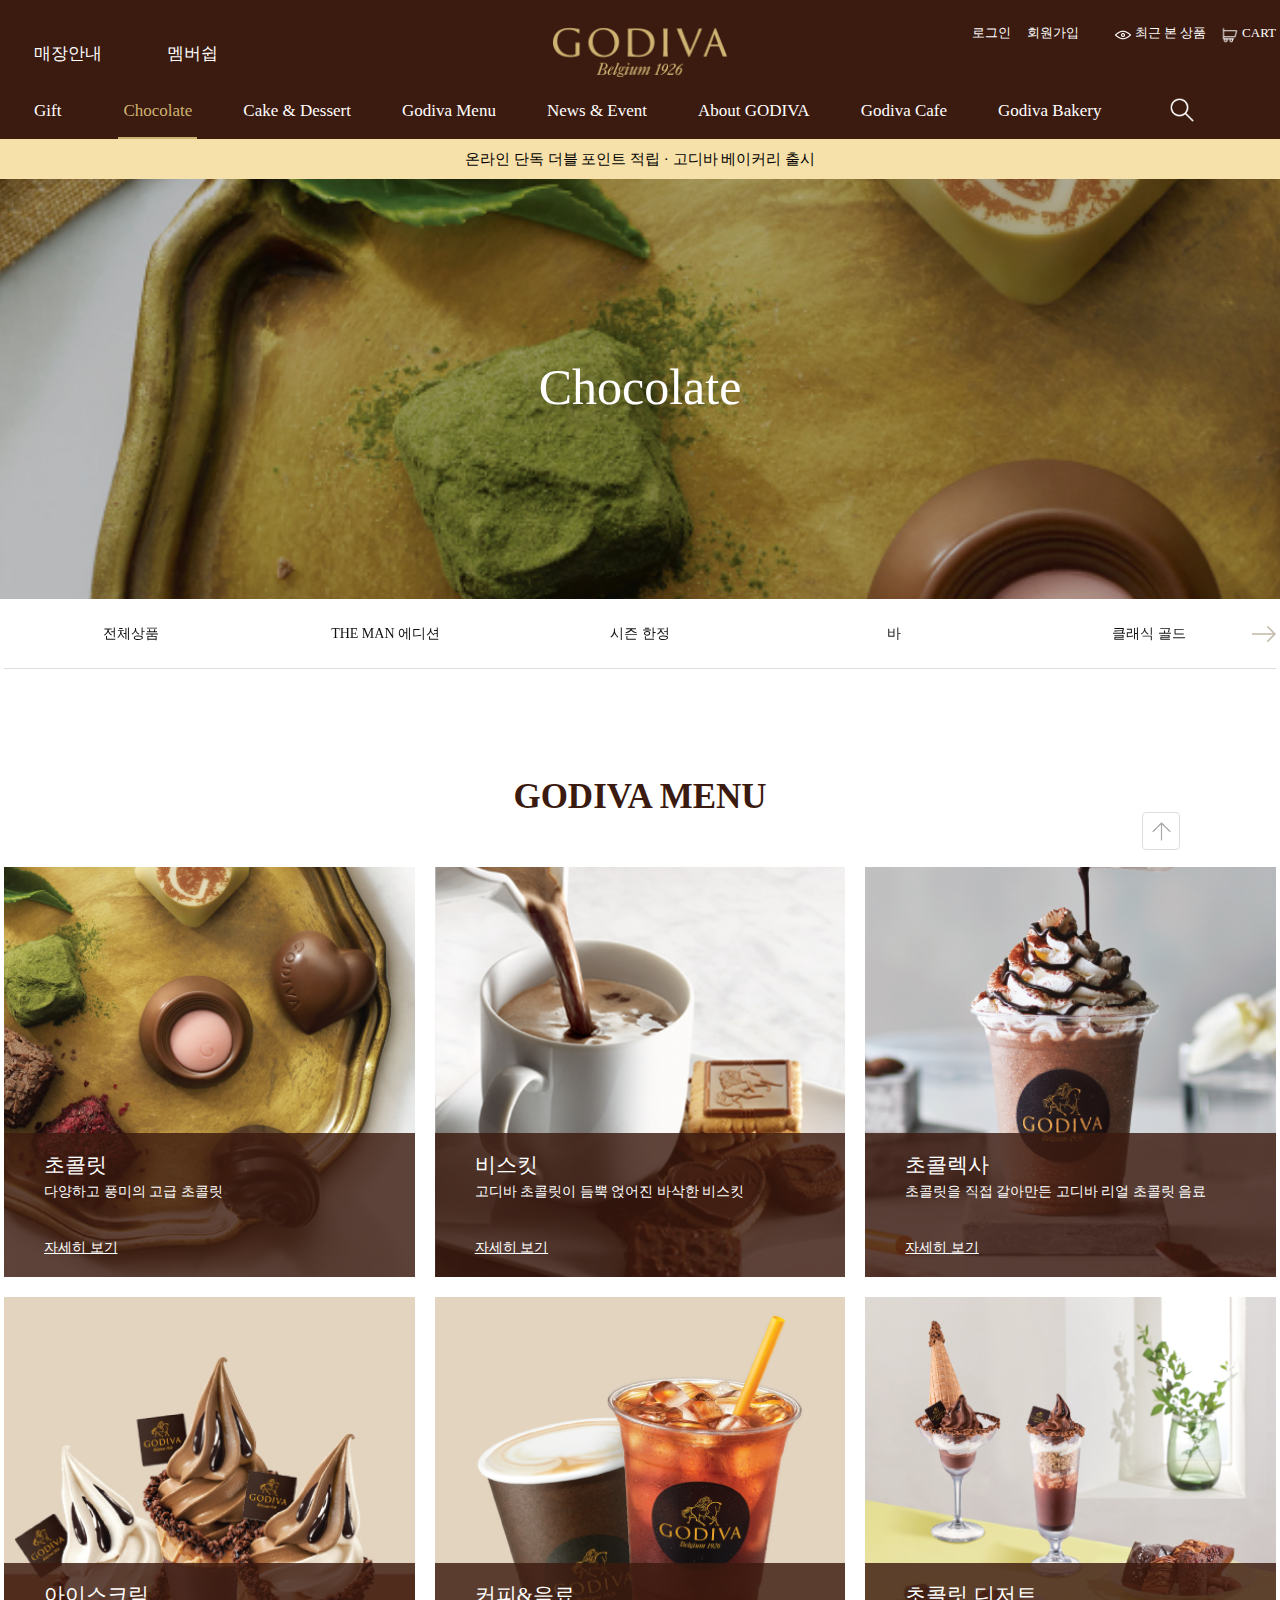
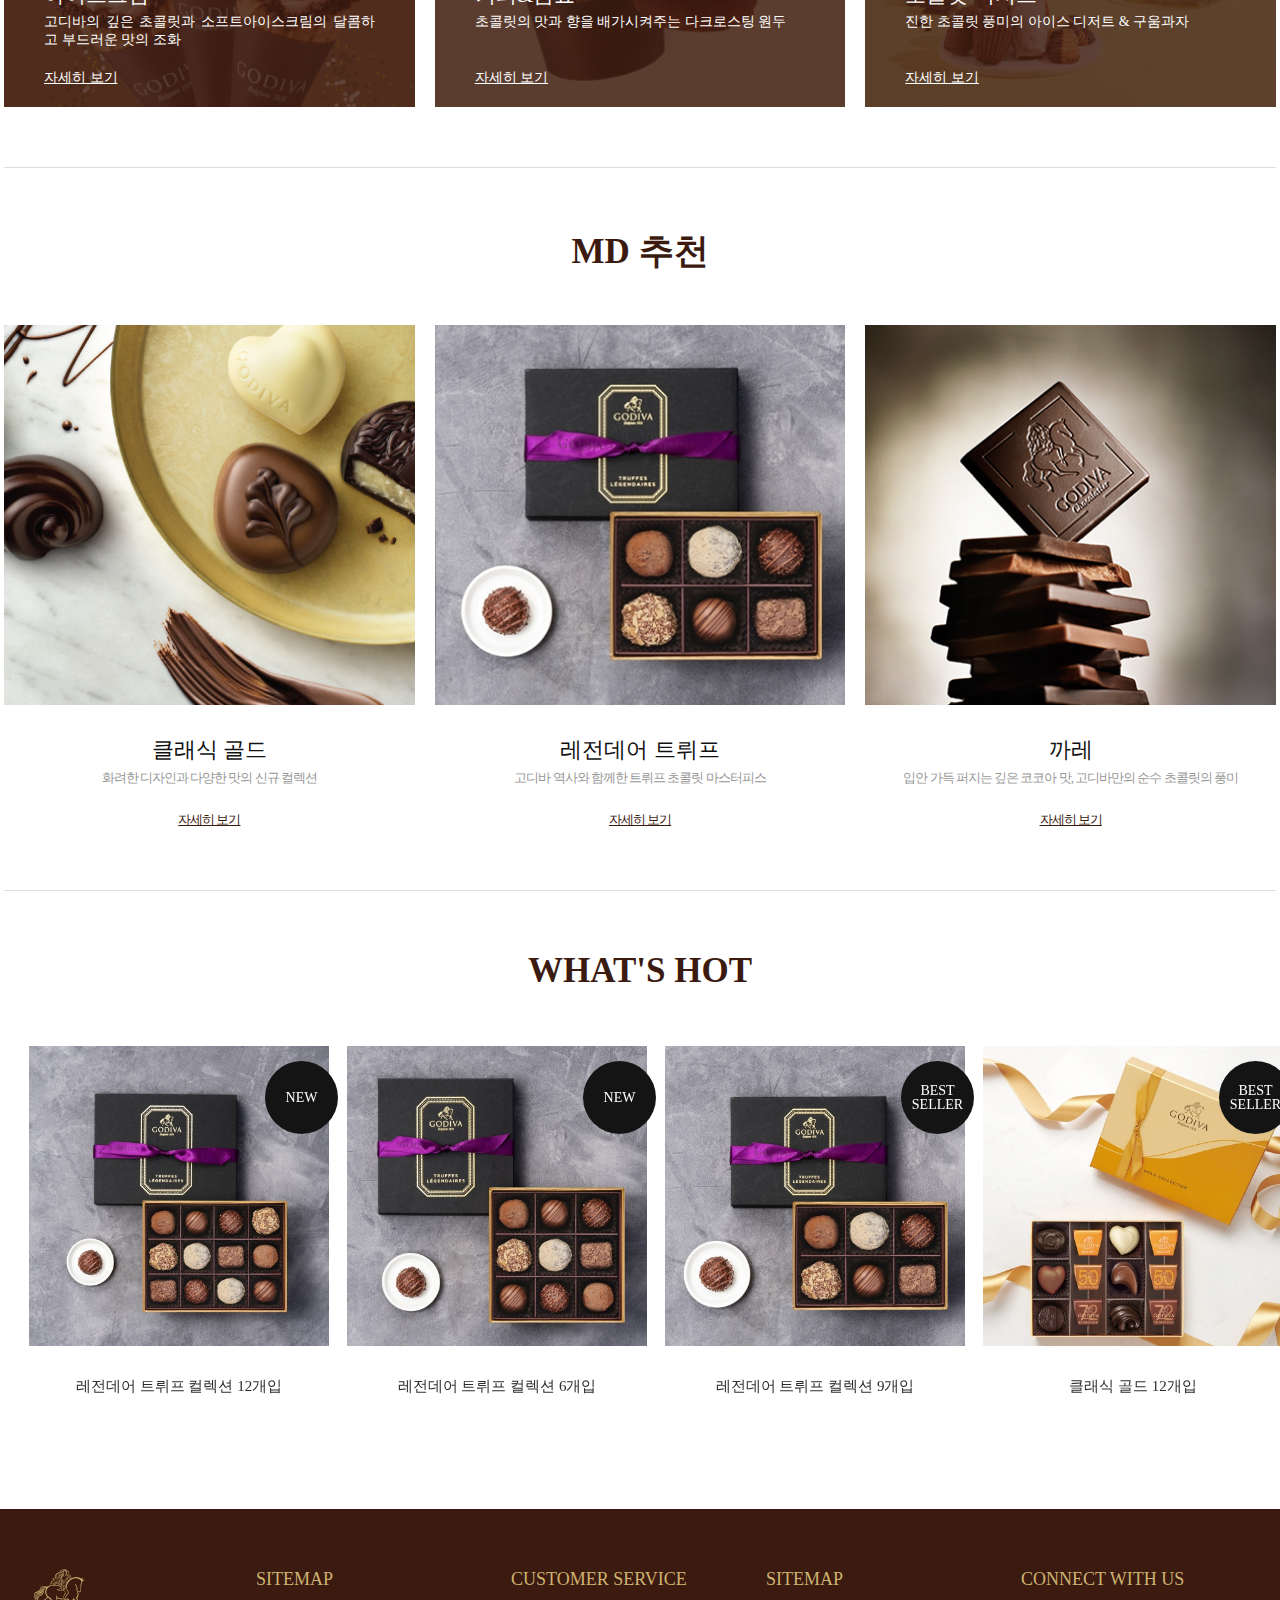
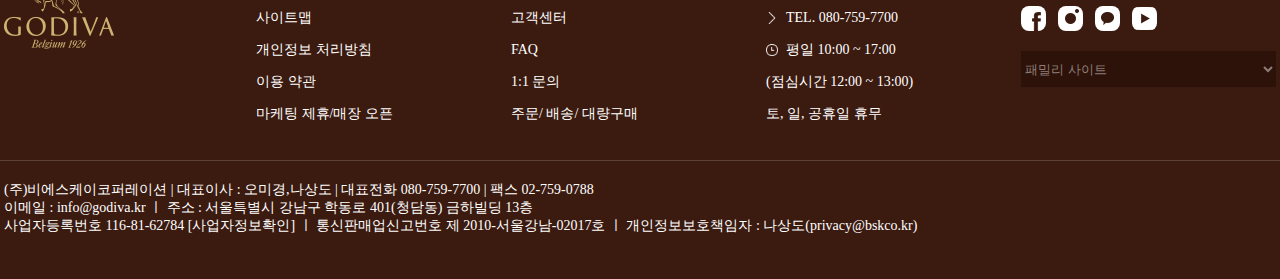
==== commit e058607f: "폴더 분류 및 경로 수정" ====
--- a/sub.html
+++ b/sub.html
@@ -6,12 +6,12 @@
   <meta name="viewport" content="width=device-width, initial-scale=1.0" />
   <title>Chocolate | 고디바</title>
   <link rel="icon" href="image/godiva.ico" type="image/x-icon">
-  <link rel="stylesheet" href="reset.css" />
-  <link rel="stylesheet" href="sub.css" />
+  <link rel="stylesheet" href="css/reset.css" />
+  <link rel="stylesheet" href="css/sub.css" />
 
   <link rel="stylesheet" href="https://cdn.jsdelivr.net/npm/swiper@11/swiper-bundle.min.css" />
   <script src="https://cdn.jsdelivr.net/npm/swiper@11/swiper-bundle.min.js"></script>
-  <script src="sub.js" defer></script>
+  <script src="js/sub.js" defer></script>
 
   <style>
     /* chocolate 메뉴 스타일 선택 고정 */
--- a/css/sub.css
+++ b/css/sub.css
@@ -0,0 +1,581 @@
+/* main 스타일 시작 */
+main {
+  margin-top: 174px;
+}
+
+/* main> .sub_banner 콘텐츠 제목 (header 메인메뉴)*/
+main > .sub_banner {
+  width: 100%;
+  height: 425px;
+  display: flex;
+  align-items: center;
+  justify-content: center;
+  font-size: 50px;
+  font-weight: 400;
+  color: #fff;
+  background-image: url(../image/sub/main.jpg);
+  background-repeat: no-repeat;
+  background-size: cover;
+  background-position: 30% 0%;
+  background-attachment: fixed;
+}
+
+/* main> .sub_inner_menu 콘텐츠 소메뉴 (header 서브메뉴)*/
+main > .sub_inner_menu {
+  height: 70px;
+  border-bottom: 1px solid #ddd;
+  box-sizing: border-box;
+  overflow: hidden;
+  position: relative;
+}
+main > .sub_inner_menu ul {
+  width: fit-content;
+  display: flex;
+}
+main > .sub_inner_menu ul > li {
+  height: 70px;
+}
+main > .sub_inner_menu ul > li > a {
+  width: 100%;
+  height: 100%;
+  display: flex;
+  align-items: center;
+  justify-content: center;
+  font-size: 14px;
+  font-weight: 500;
+  color: #111;
+}
+main > .sub_inner_menu .btn_box {
+  width: 100%;
+  height: 100%;
+  top: 0%;
+  position: absolute;
+  display: flex;
+  justify-content: space-between;
+}
+main > .sub_inner_menu .btn_box > button {
+  width: 24px;
+  height: 100%;
+  border: 0;
+  background-color: #fff;
+  background-size: contain;
+  background-repeat: no-repeat;
+  background-position: 50% 50%;
+  z-index: 5;
+  cursor: pointer;
+  position: absolute;
+}
+main > .sub_inner_menu .btn_box > .menu-prev-btn {
+  left: 0;
+  background-image: url(../image/icon/menu-left.png);
+  display: block;
+}
+main > .sub_inner_menu .btn_box > .menu-prev-btn.inactive {
+  display: none;
+}
+main > .sub_inner_menu .btn_box > .menu-next-btn {
+  right: 0;
+  background-image: url(../image/icon/menu-right.png);
+}
+
+/* main > #chocolate_wrap 콘텐츠 영역 시작*/
+
+/*콘텐츠 영역 공통 스타일 적용 */
+.con_title {
+  font-size: 35px;
+  font-weight: 800;
+  color: #3b1a0f;
+  text-align: center;
+  margin-bottom: 50px;
+}
+.con {
+  padding: 60px 0;
+  border-bottom: 1px solid #ddd;
+}
+.con:last-of-type {
+  border: none;
+}
+main > #chocolate_wrap {
+  padding: 48px 0;
+}
+
+.swiper-button-disabled {
+  opacity: 0;
+  cursor: default !important;
+}
+
+/* con1 스타일 시작 */
+
+#con1 > .con1_wrap {
+  display: flex;
+  column-gap: 20px;
+}
+#con1 > .con1_wrap > .con_img {
+  width: 100%;
+  height: 410px;
+  display: flex;
+  align-items: end;
+  background-size: cover;
+  background-position: 50% 50%;
+  cursor: pointer;
+}
+#con1 > .con1_wrap:first-of-type {
+  margin-bottom: 20px;
+}
+
+/* 각 아이템에 이미지(배경) 넣기 */
+
+#con1 > .con1_wrap:first-of-type > .con_img:first-child {
+  background-image: url(../image/sub/1.jpg);
+}
+#con1 > .con1_wrap:first-of-type > .con_img:nth-child(2) {
+  background-image: url(../image/sub/2.jpg);
+}
+#con1 > .con1_wrap:first-of-type > .con_img:last-child {
+  background-image: url(../image/sub/3.jpg);
+}
+#con1 > .con1_wrap:last-of-type > .con_img:first-child {
+  background-image: url(../image/sub/4.jpg);
+}
+#con1 > .con1_wrap:last-of-type > .con_img:nth-child(2) {
+  background-image: url(../image/sub/5.jpg);
+}
+#con1 > .con1_wrap:last-of-type > .con_img:last-child {
+  background-image: url(../image/sub/6.jpg);
+}
+/* hover 효과 */
+#con1 > .con1_wrap > .con_img:hover {
+  background-size: 110%;
+}
+
+#con1 > .con1_wrap > .con_img > .con1_text {
+  width: 100%;
+  height: 144px;
+  padding: 18px 40px 15px;
+  box-sizing: border-box;
+  background-color: #3b1a0fcf;
+  color: #fff;
+  position: relative; /* 자세히 보기의 기준점 */
+}
+
+#con1 > .con1_wrap > .con_img > .con1_text > h4 {
+  font-size: 21px;
+  font-weight: 500;
+}
+
+#con1 > .con1_wrap > .con_img > .con1_text > p {
+  font-size: 14px;
+  text-align: justify;
+  margin-top: 4px;
+}
+#con1 > .con1_wrap > .con_img > .con1_text > p > a {
+  display: block;
+  position: absolute;
+  bottom: 20px;
+  text-decoration: underline;
+}
+
+/* con2 스타일 시작 */
+
+#con2 > #con2_wrap {
+  display: flex;
+  column-gap: 20px;
+}
+#con2 > #con2_wrap > .con2_box {
+  width: 100%;
+  height: 505px;
+  text-align: center;
+}
+
+#con2 > #con2_wrap > .con2_box > .con_img {
+  width: 100%;
+  height: 380px;
+  background-size: cover;
+  background-position: 50% 50%;
+  cursor: pointer;
+}
+
+#con2 > #con2_wrap > .con2_box:first-child > .con_img {
+  background-image: url(../image/sub/2-1.jpg);
+}
+#con2 > #con2_wrap > .con2_box:nth-child(2) > .con_img {
+  background-image: url(../image/sub/2-2.jpg);
+}
+#con2 > #con2_wrap > .con2_box:last-child > .con_img {
+  background-image: url(../image/sub/2-3.jpg);
+}
+/* hover 효과 */
+#con2 > #con2_wrap > .con2_box > .con_img:hover {
+  background-size: 110%;
+}
+#con2 > #con2_wrap > .con2_box > h4 {
+  font-size: 22px;
+  font-weight: 500;
+  color: #111;
+  margin-top: 30px;
+}
+#con2 > #con2_wrap > .con2_box > p {
+  font-size: 13px;
+  letter-spacing: -1px;
+  color: #969696;
+  margin-top: 4px;
+}
+#con2 > #con2_wrap > .con2_box > p > a {
+  display: block;
+  margin-top: 24px;
+  font-weight: 500;
+  text-decoration: underline;
+  color: #3b1a0f;
+}
+
+/* con3 스타일 시작 */
+
+#con3 > #con3_slider {
+  width: 1272px;
+  padding: 0 20px;
+  margin: 0 auto;
+  position: relative;
+}
+
+#con3 > #con3_slider > #con3_wrap {
+  width: 1272px;
+  height: 360px;
+  overflow: hidden;
+  position: relative;
+  margin: 0 auto;
+}
+#con3 > #con3_slider > #con3_wrap > #con3_list {
+  width: 100%;
+  box-sizing: border-box;
+  display: flex;
+}
+
+#con3 > #con3_slider > #con3_wrap > #con3_list > .con3_box {
+  width: 100%;
+  display: flex;
+  align-items: center;
+  justify-content: center;
+  flex-wrap: wrap;
+  position: relative;
+  cursor: pointer;
+}
+#con3 > #con3_slider > #con3_wrap > #con3_list > .con3_box > .con3_img {
+  width: 300px;
+  height: 300px;
+  position: relative; /* hover 버튼 기준 */
+}
+
+#con3 > #con3_slider > #con3_wrap > #con3_list > .con3_box > .con3_img > a {
+  width: 100%;
+  height: 100%;
+  display: flex;
+  background-size: cover;
+  background-repeat: no-repeat;
+}
+#con3
+  > #con3_slider
+  > #con3_wrap
+  > #con3_list
+  > .con3_box:nth-child(1)
+  > .con3_img
+  > a {
+  background-image: url(../image/sub/3-1-1.jpg);
+}
+#con3
+  > #con3_slider
+  > #con3_wrap
+  > #con3_list
+  > .con3_box:nth-child(2)
+  > .con3_img
+  > a {
+  background-image: url(../image/sub/3-2-1.jpg);
+}
+#con3
+  > #con3_slider
+  > #con3_wrap
+  > #con3_list
+  > .con3_box:nth-child(3)
+  > .con3_img
+  > a {
+  background-image: url(../image/sub/3-3-1.jpg);
+}
+#con3
+  > #con3_slider
+  > #con3_wrap
+  > #con3_list
+  > .con3_box:nth-child(4)
+  > .con3_img
+  > a {
+  background-image: url(../image/sub/3-4-1.jpg);
+}
+#con3
+  > #con3_slider
+  > #con3_wrap
+  > #con3_list
+  > .con3_box:nth-child(5)
+  > .con3_img
+  > a {
+  background-image: url(../image/sub/3-5-1.jpg);
+}
+#con3
+  > #con3_slider
+  > #con3_wrap
+  > #con3_list
+  > .con3_box:nth-child(6)
+  > .con3_img
+  > a {
+  background-image: url(../image/sub/3-6-1.jpg);
+}
+#con3
+  > #con3_slider
+  > #con3_wrap
+  > #con3_list
+  > .con3_box:nth-child(7)
+  > .con3_img
+  > a {
+  background-image: url(../image/sub/3-7-1.jpg);
+}
+#con3
+  > #con3_slider
+  > #con3_wrap
+  > #con3_list
+  > .con3_box:nth-child(8)
+  > .con3_img
+  > a {
+  background-image: url(../image/sub/3-8-1.jpg);
+}
+#con3
+  > #con3_slider
+  > #con3_wrap
+  > #con3_list
+  > .con3_box:nth-child(9)
+  > .con3_img
+  > a {
+  background-image: url(../image/sub/3-9-1.jpg);
+}
+#con3
+  > #con3_slider
+  > #con3_wrap
+  > #con3_list
+  > .con3_box:nth-child(10)
+  > .con3_img
+  > a {
+  background-image: url(../image/sub/3-10-1.jpg);
+}
+
+/* 호버 시 hover*/
+
+#con3
+  > #con3_slider
+  > #con3_wrap
+  > #con3_list
+  > .con3_box:nth-child(1)
+  > .con3_img
+  > a:hover {
+  background-image: url(../image/sub/3-1-2.jpg);
+}
+#con3
+  > #con3_slider
+  > #con3_wrap
+  > #con3_list
+  > .con3_box:nth-child(2)
+  > .con3_img
+  > a:hover {
+  background-image: url(../image/sub/3-2-2.jpg);
+}
+#con3
+  > #con3_slider
+  > #con3_wrap
+  > #con3_list
+  > .con3_box:nth-child(3)
+  > .con3_img
+  > a:hover {
+  background-image: url(../image/sub/3-3-2.jpg);
+}
+#con3
+  > #con3_slider
+  > #con3_wrap
+  > #con3_list
+  > .con3_box:nth-child(4)
+  > .con3_img
+  > a:hover {
+  background-image: url(../image/sub/3-4-2.jpg);
+}
+#con3
+  > #con3_slider
+  > #con3_wrap
+  > #con3_list
+  > .con3_box:nth-child(6)
+  > .con3_img
+  > a:hover {
+  background-image: url(../image/sub/3-6-2.jpg);
+}
+#con3
+  > #con3_slider
+  > #con3_wrap
+  > #con3_list
+  > .con3_box:nth-child(7)
+  > .con3_img
+  > a:hover {
+  background-image: url(../image/sub/3-7-2.jpg);
+}
+#con3
+  > #con3_slider
+  > #con3_wrap
+  > #con3_list
+  > .con3_box:nth-child(8)
+  > .con3_img
+  > a:hover {
+  background-image: url(../image/sub/3-8-2.jpg);
+}
+#con3
+  > #con3_slider
+  > #con3_wrap
+  > #con3_list
+  > .con3_box:nth-child(9)
+  > .con3_img
+  > a:hover {
+  background-image: url(../image/sub/3-9-2.jpg);
+}
+
+#con3 > #con3_slider > #con3_wrap > #con3_list > .con3_box > .con3_btn {
+  width: 110px;
+  height: 48px;
+  position: absolute;
+  bottom: 70px;
+  z-index: 10;
+  display: none;
+}
+#con3
+  > #con3_slider
+  > #con3_wrap
+  > #con3_list
+  > .con3_box
+  > .con3_btn
+  > span:first-child {
+  float: left;
+}
+#con3
+  > #con3_slider
+  > #con3_wrap
+  > #con3_list
+  > .con3_box
+  > .con3_btn
+  > span:last-child {
+  float: right;
+}
+#con3
+  > #con3_slider
+  > #con3_wrap
+  > #con3_list
+  > .con3_box
+  > .con3_btn
+  > span
+  > a {
+  display: block;
+  width: 48px;
+  height: 48px;
+  background-repeat: no-repeat;
+  background-size: cover;
+}
+#con3
+  > #con3_slider
+  > #con3_wrap
+  > #con3_list
+  > .con3_box
+  > .con3_btn
+  > span:first-child
+  > a {
+  background-image: url(../image/icon-list-bag.png);
+}
+#con3
+  > #con3_slider
+  > #con3_wrap
+  > #con3_list
+  > .con3_box
+  > .con3_btn
+  > span:last-child
+  > a {
+  background-image: url(../image/icon-list-wish.png);
+}
+
+/* 아이템 hover시 보이게 */
+#con3
+  > #con3_slider
+  > #con3_wrap
+  > #con3_list
+  > .con3_box
+  > .con3_img:hover
+  ~ .con3_btn {
+  display: block;
+}
+
+/* BEST SELLER 딱지 */
+
+#con3 > #con3_slider > #con3_wrap > #con3_list > .con3_box {
+  position: relative;
+}
+#con3 > #con3_slider > #con3_wrap > #con3_list > .con3_box > .item_label {
+  display: flex;
+  width: 73px;
+  height: 73px;
+  align-items: center;
+  justify-content: center;
+  background-color: #141414;
+  border-radius: 50%;
+  text-align: center;
+  font-size: 14px;
+  line-height: 14px;
+  font-weight: 400;
+  color: #fff;
+  position: absolute;
+  top: 20px;
+  right: 0px;
+  z-index: 5;
+}
+
+#con3 > #con3_slider > #con3_wrap > #con3_list > .con3_box > p {
+  margin-top: 20px;
+  font-size: 15px;
+  color: #2d2d2d;
+}
+
+#con3 > #con3_slider > button {
+  position: absolute;
+  top: 150px;
+  margin-top: -20px;
+  z-index: 5;
+  width: 17px;
+  height: 40px;
+  background: none;
+  border: none;
+  background-size: 100%;
+  background-position: 50% 50%;
+  background-repeat: no-repeat;
+  cursor: pointer;
+}
+#con3 > #con3_slider > .slider-prev-btn {
+  left: 0;
+  background-image: url(../image/icon/left_gray.png);
+}
+#con3 > #con3_slider > .slider-next-btn {
+  right: 0;
+  background-image: url(../image/icon/right_gray.png);
+}
+
+/* con3 아이템 라벨 */
+
+.con3_box .item_title_label {
+  font-size: 12px;
+  font-weight: bold;
+  padding: 2px 4px;
+}
+.soldout_label {
+  background-color: #111;
+  color: #fff;
+}
+.limited_label {
+  background-color: #fff;
+  border: 1px solid #111;
+  color: #111;
+}
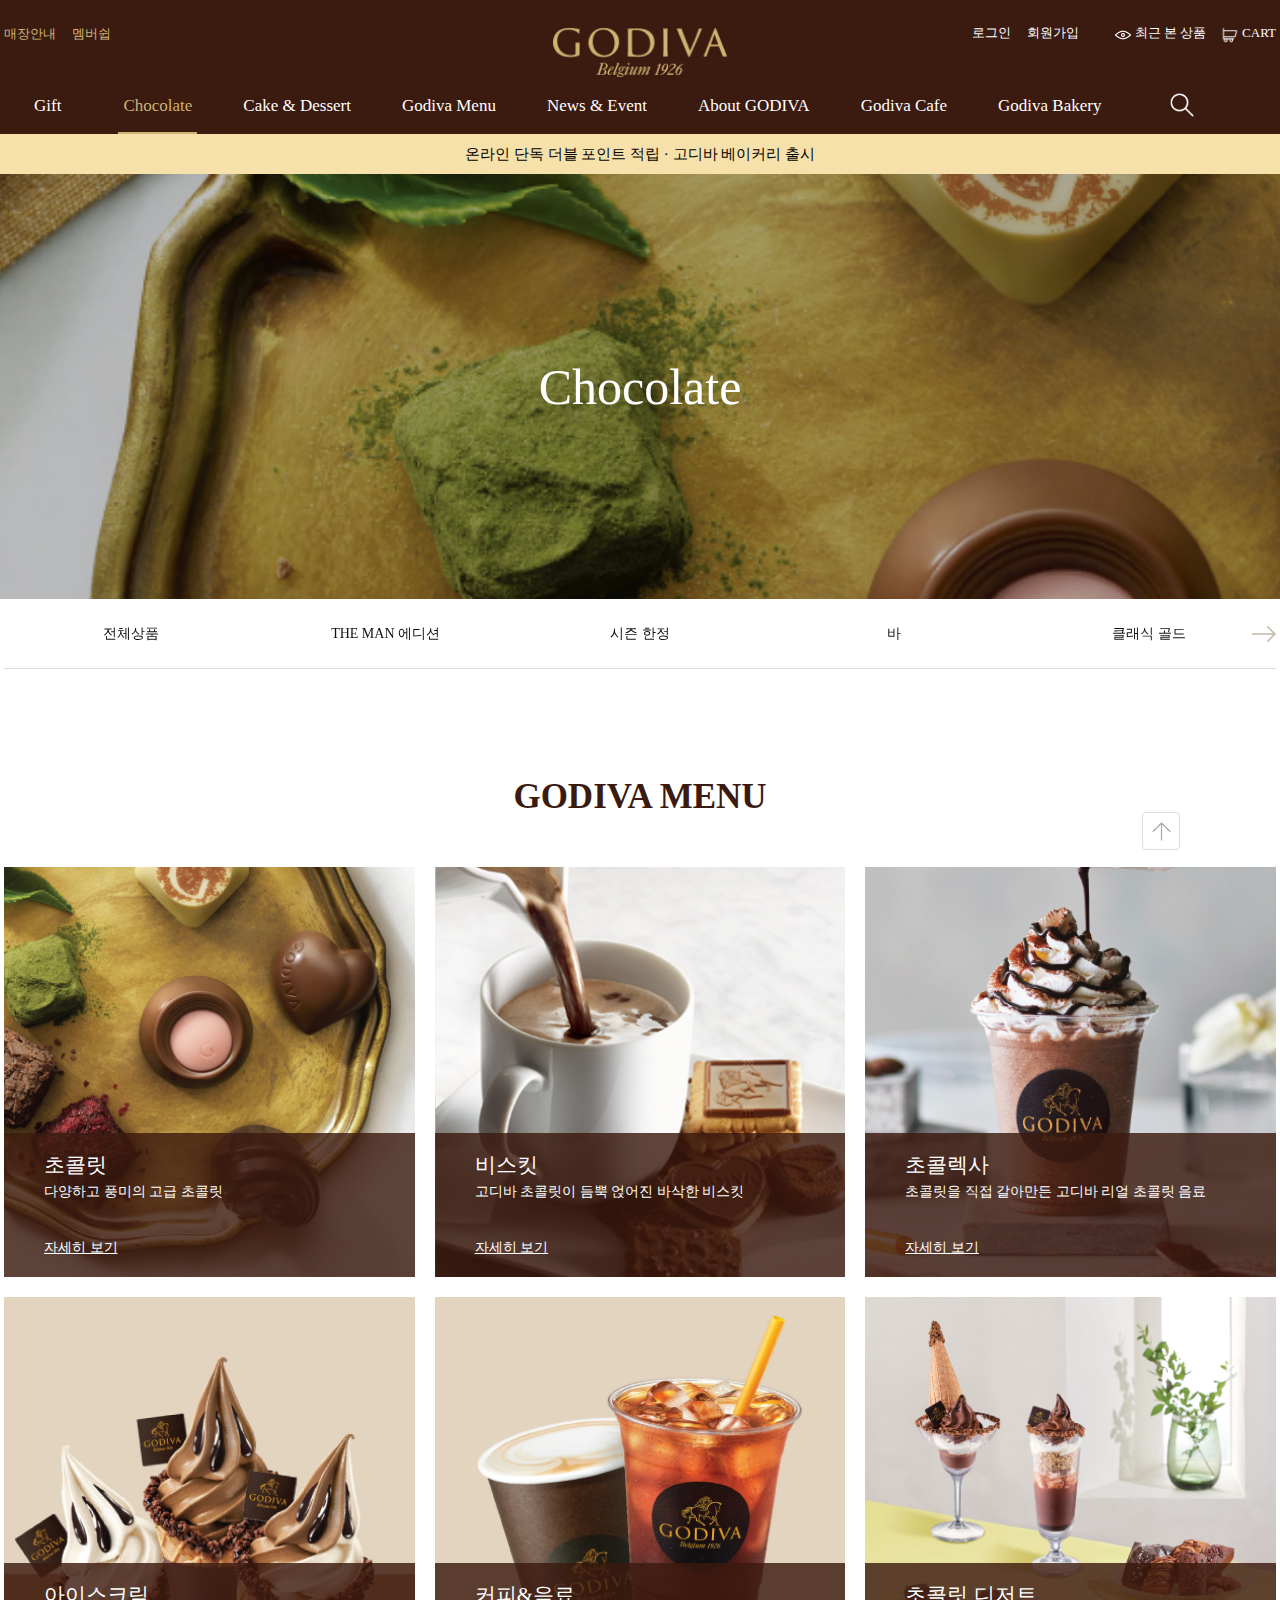
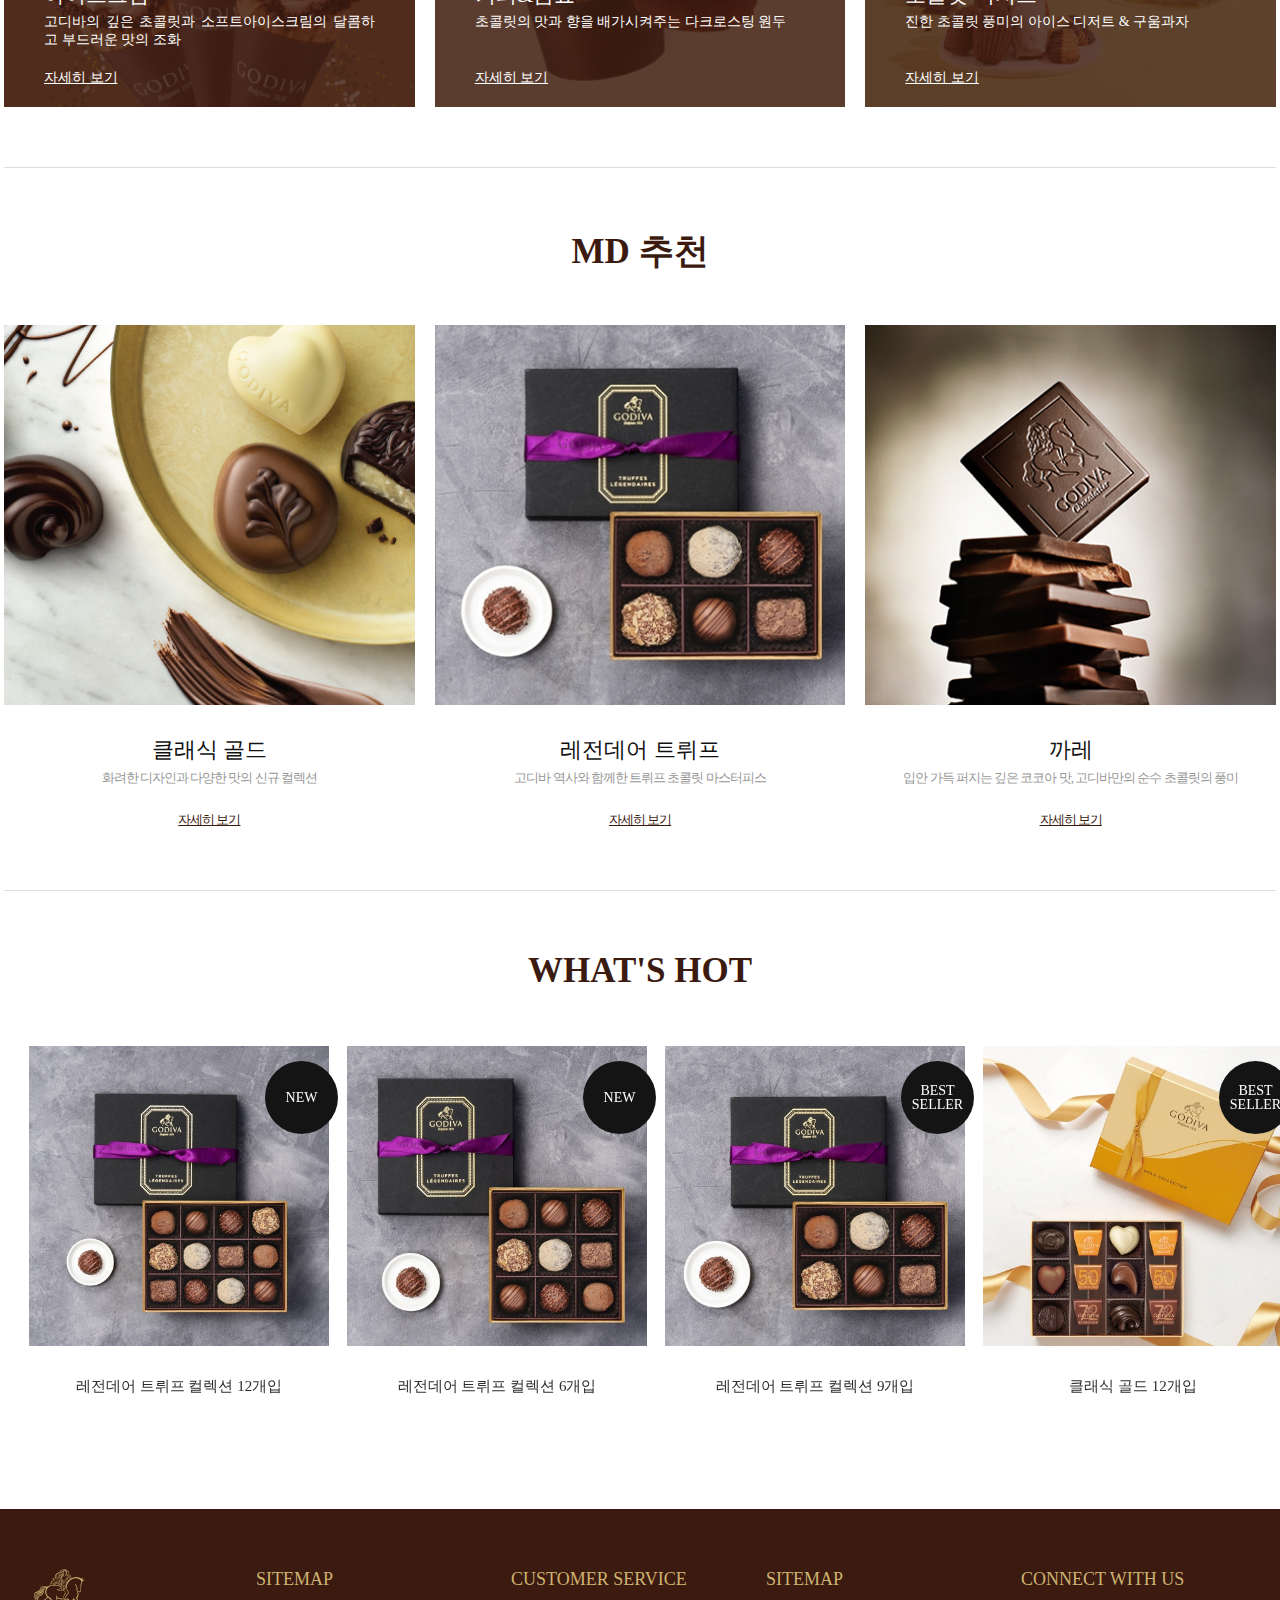
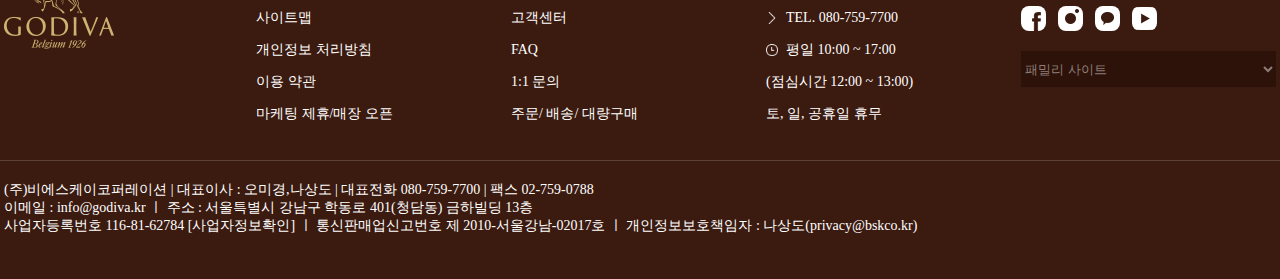
==== commit d9834058: "탑버튼 수정 및 스크립트 작성" ====
--- a/sub.html
+++ b/sub.html
@@ -25,7 +25,6 @@
 
 <body>
   <div id="top_btn">
-    <a href="#"></a>
   </div>
   <header>
     <nav id="header_top" class="container" aria-label="유틸리티 메뉴">
